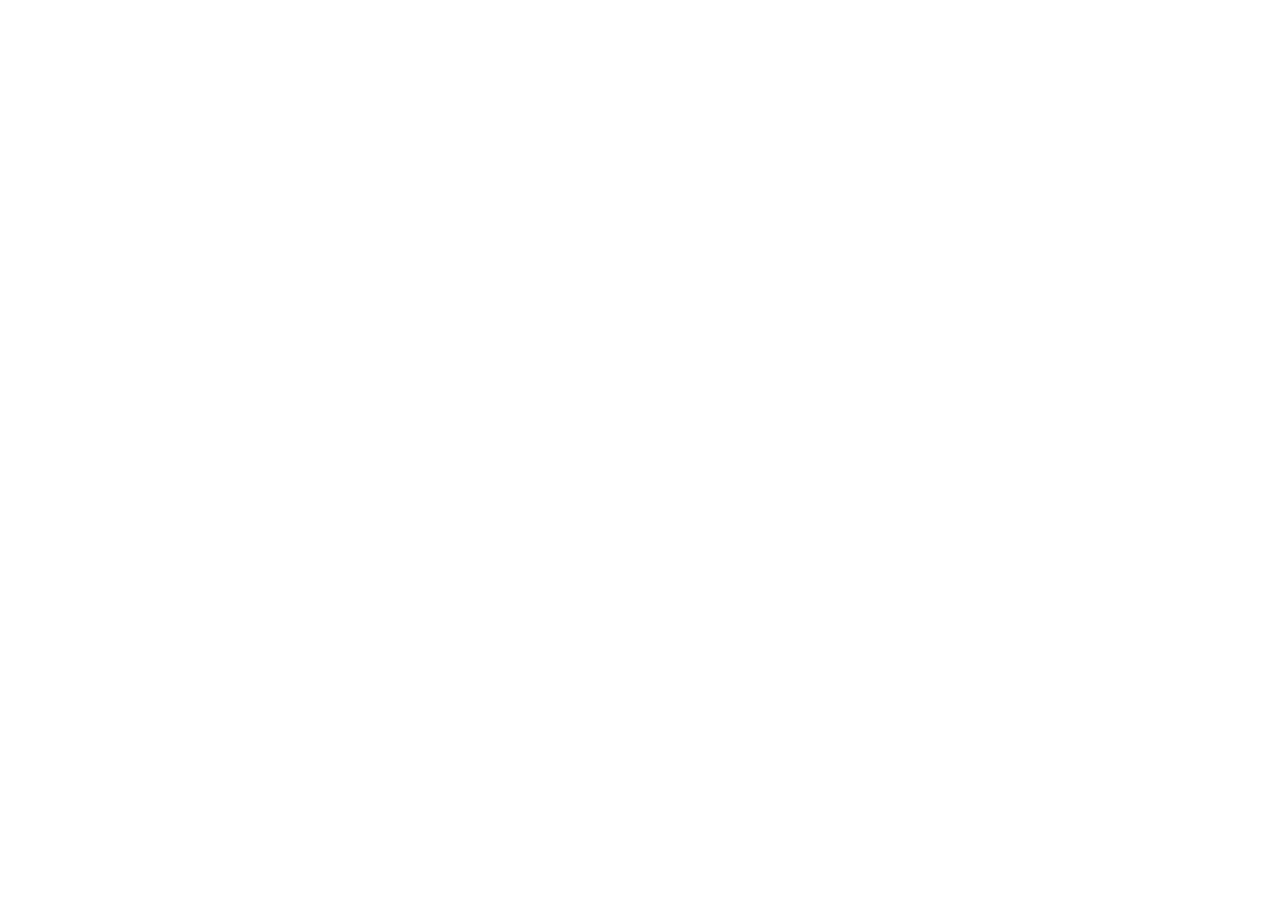
==== index.html @ ba26e9ea "Add initial HTML structure for hotel website Create .github/workflows/static.yml for automatic deplo" ====
<!DOCTYPE html>
<html lang="en">
<head>
    <meta charset="UTF-8">
    <meta name="viewport" content="width=device-width, initial-scale=1.0">
    <title>Hotel Anand Sagar - Pure Veg Restaurant</title>
    <link href="https://fonts.googleapis.com/css2?family=Playfair+Display:wght@400;700&family=Poppins:wght@300;400;500;600&display=swap" rel="stylesheet">
    <style>
        * {
            margin: 0;
            padding: 0;
            box-sizing: border-box;
        }

        :root {
            --primary: #2d5016;
            --primary-light: #4a7c23;
            --accent: #ff6b35;
            --gold: #d4af37;
            --cream: #faf8f3;
            --dark: #1a1a1a;
            --text: #333;
            --white: #ffffff;
        }

        body {
            font-family: 'Poppins', sans-serif;
            color: var(--text);
            line-height: 1.6;
            overflow-x: hidden;
        }

        h1, h2, h3, h4 {
            font-family: 'Playfair Display', serif;
        }

        /* Navigation */
        nav {
            position: fixed;
            top: 0;
            width: 100%;
            background: rgba(255, 255, 255, 0.95);
            backdrop-filter: blur(10px);
            z-index: 1000;
            box-shadow: 0 2px 20px rgba(0,0,0,0.1);
            transition: all 0.3s ease;
        }

        .nav-container {
            max-width: 1200px;
            margin: 0 auto;
            padding: 1rem 2rem;
            display: flex;
            justify-content: space-between;
            align-items: center;
        }

        .logo {
            font-family: 'Playfair Display', serif;
            font-size: 1.8rem;
            font-weight: 700;
            color: var(--primary);
            text-decoration: none;
            display: flex;
            align-items: center;
            gap: 0.5rem;
        }

        .logo::before {
            content: "🌿";
            font-size: 1.5rem;
        }

        .nav-links {
            display: flex;
            list-style: none;
            gap: 2.5rem;
        }

        .nav-links a {
            text-decoration: none;
            color: var(--dark);
            font-weight: 500;
            position: relative;
            transition: color 0.3s ease;
        }

        .nav-links a::after {
            content: '';
            position: absolute;
            bottom: -5px;
            left: 0;
            width: 0;
            height: 2px;
            background: var(--accent);
            transition: width 0.3s ease;
        }

        .nav-links a:hover {
            color: var(--primary);
        }

        .nav-links a:hover::after {
            width: 100%;
        }

        .mobile-menu {
            display: none;
            flex-direction: column;
            gap: 4px;
            cursor: pointer;
        }

        .mobile-menu span {
            width: 25px;
            height: 3px;
            background: var(--dark);
            transition: all 0.3s ease;
        }

        /* Hero Section */
        .hero {
            margin-top: 70px;
            height: 100vh;
            background: linear-gradient(135deg, rgba(45, 80, 22, 0.85), rgba(0, 0, 0, 0.7)), 
                        url('https://kimi-web-img.moonshot.cn/img/media.istockphoto.com/ab2961b18d8c89b8b6116e25e4b27220dcf2c34e.jpg');
            background-size: cover;
            background-position: center;
            display: flex;
            align-items: center;
            justify-content: center;
            text-align: center;
            color: var(--white);
            position: relative;
            overflow: hidden;
        }

        .hero::before {
            content: '';
            position: absolute;
            top: 0;
            left: 0;
            right: 0;
            bottom: 0;
            background: url('data:image/svg+xml,<svg xmlns="http://www.w3.org/2000/svg" viewBox="0 0 100 100"><circle fill="none" stroke="rgba(255,255,255,0.1)" stroke-width="0.5" cx="50" cy="50" r="40"/></svg>');
            background-size: 200px;
            animation: float 20s linear infinite;
        }

        @keyframes float {
            0% { transform: translateY(0) rotate(0deg); }
            100% { transform: translateY(-50px) rotate(360deg); }
        }

        .hero-content {
            position: relative;
            z-index: 2;
            max-width: 800px;
            padding: 0 2rem;
            animation: fadeInUp 1s ease;
        }

        @keyframes fadeInUp {
            from {
                opacity: 0;
                transform: translateY(30px);
            }
            to {
                opacity: 1;
                transform: translateY(0);
            }
        }

        .badge {
            display: inline-block;
            background: var(--accent);
            color: var(--white);
            padding: 0.5rem 1.5rem;
            border-radius: 50px;
            font-size: 0.9rem;
            font-weight: 600;
            margin-bottom: 1.5rem;
            text-transform: uppercase;
            letter-spacing: 2px;
            animation: pulse 2s infinite;
        }

        @keyframes pulse {
            0%, 100% { transform: scale(1); }
            50% { transform: scale(1.05); }
        }

        .hero h1 {
            font-size: 4rem;
            margin-bottom: 1rem;
            text-shadow: 2px 2px 4px rgba(0,0,0,0.3);
            line-height: 1.2;
        }

        .hero p {
            font-size: 1.3rem;
            margin-bottom: 2rem;
            opacity: 0.9;
        }

        .rating {
            display: flex;
            align-items: center;
            justify-content: center;
            gap: 1rem;
            margin-bottom: 2rem;
        }

        .stars {
            color: var(--gold);
            font-size: 1.5rem;
        }

        .cta-buttons {
            display: flex;
            gap: 1rem;
            justify-content: center;
            flex-wrap: wrap;
        }

        .btn {
            padding: 1rem 2.5rem;
            border-radius: 50px;
            text-decoration: none;
            font-weight: 600;
            transition: all 0.3s ease;
            display: inline-flex;
            align-items: center;
            gap: 0.5rem;
        }

        .btn-primary {
            background: var(--accent);
            color: var(--white);
            box-shadow: 0 4px 15px rgba(255, 107, 53, 0.4);
        }

        .btn-primary:hover {
            transform: translateY(-3px);
            box-shadow: 0 6px 20px rgba(255, 107, 53, 0.6);
        }

        .btn-secondary {
            background: transparent;
            color: var(--white);
            border: 2px solid var(--white);
        }

        .btn-secondary:hover {
            background: var(--white);
            color: var(--primary);
        }

        /* Info Bar */
        .info-bar {
            background: var(--cream);
            padding: 2rem 0;
            border-bottom: 1px solid rgba(0,0,0,0.1);
        }

        .info-container {
            max-width: 1200px;
            margin: 0 auto;
            padding: 0 2rem;
            display: grid;
            grid-template-columns: repeat(auto-fit, minmax(250px, 1fr));
            gap: 2rem;
        }

        .info-item {
            display: flex;
            align-items: center;
            gap: 1rem;
            padding: 1rem;
            background: var(--white);
            border-radius: 10px;
            box-shadow: 0 2px 10px rgba(0,0,0,0.05);
            transition: transform 0.3s ease;
        }

        .info-item:hover {
            transform: translateY(-5px);
        }

        .info-icon {
            width: 50px;
            height: 50px;
            background: var(--primary);
            color: var(--white);
            border-radius: 50%;
            display: flex;
            align-items: center;
            justify-content: center;
            font-size: 1.5rem;
            flex-shrink: 0;
        }

        .info-text h4 {
            color: var(--primary);
            margin-bottom: 0.2rem;
        }

        .info-text p {
            font-size: 0.9rem;
            color: #666;
        }

        /* Section Styles */
        section {
            padding: 5rem 0;
        }

        .container {
            max-width: 1200px;
            margin: 0 auto;
            padding: 0 2rem;
        }

        .section-header {
            text-align: center;
            margin-bottom: 3rem;
        }

        .section-header h2 {
            font-size: 2.5rem;
            color: var(--primary);
            margin-bottom: 1rem;
            position: relative;
            display: inline-block;
        }

        .section-header h2::after {
            content: '';
            position: absolute;
            bottom: -10px;
            left: 50%;
            transform: translateX(-50%);
            width: 60px;
            height: 3px;
            background: var(--accent);
        }

        .section-header p {
            color: #666;
            max-width: 600px;
            margin: 1.5rem auto 0;
        }

        /* About Section */
        .about {
            background: var(--white);
        }

        .about-content {
            display: grid;
            grid-template-columns: 1fr 1fr;
            gap: 4rem;
            align-items: center;
        }

        .about-text h3 {
            font-size: 2rem;
            color: var(--primary);
            margin-bottom: 1rem;
        }

        .about-text p {
            margin-bottom: 1.5rem;
            color: #555;
        }

        .features {
            display: grid;
            grid-template-columns: 1fr 1fr;
            gap: 1rem;
            margin-top: 2rem;
        }

        .feature {
            display: flex;
            align-items: center;
            gap: 0.5rem;
            font-weight: 500;
        }

        .feature::before {
            content: "✓";
            color: var(--primary);
            font-weight: bold;
        }

        .about-image {
            position: relative;
            border-radius: 20px;
            overflow: hidden;
            box-shadow: 0 20px 40px rgba(0,0,0,0.1);
        }

        .about-image img {
            width: 100%;
            height: 400px;
            object-fit: cover;
            display: block;
        }

        .experience-badge {
            position: absolute;
            bottom: -20px;
            left: -20px;
            background: var(--accent);
            color: var(--white);
            padding: 1.5rem;
            border-radius: 15px;
            text-align: center;
            box-shadow: 0 10px 30px rgba(255, 107, 53, 0.3);
        }

        .experience-badge .number {
            font-size: 2.5rem;
            font-weight: 700;
            display: block;
        }

        /* Menu Section */
        .menu {
            background: var(--cream);
        }

        .menu-categories {
            display: flex;
            justify-content: center;
            gap: 1rem;
            margin-bottom: 3rem;
            flex-wrap: wrap;
        }

        .category-btn {
            padding: 0.8rem 1.5rem;
            border: 2px solid var(--primary);
            background: transparent;
            color: var(--primary);
            border-radius: 50px;
            cursor: pointer;
            font-weight: 500;
            transition: all 0.3s ease;
            font-family: 'Poppins', sans-serif;
        }

        .category-btn:hover,
        .category-btn.active {
            background: var(--primary);
            color: var(--white);
        }

        .menu-grid {
            display: grid;
            grid-template-columns: repeat(auto-fit, minmax(300px, 1fr));
            gap: 2rem;
        }

        .menu-card {
            background: var(--white);
            border-radius: 15px;
            overflow: hidden;
            box-shadow: 0 5px 20px rgba(0,0,0,0.08);
            transition: all 0.3s ease;
            position: relative;
        }

        .menu-card:hover {
            transform: translateY(-10px);
            box-shadow: 0 15px 40px rgba(0,0,0,0.15);
        }

        .menu-card-image {
            width: 100%;
            height: 200px;
            object-fit: cover;
        }

        .menu-card-header {
            background: var(--primary);
            color: var(--white);
            padding: 1.5rem;
            position: relative;
        }

        .menu-card-header h3 {
            font-size: 1.5rem;
            margin-bottom: 0.5rem;
        }

        .menu-card-header::after {
            content: '';
            position: absolute;
            bottom: -10px;
            left: 0;
            right: 0;
            height: 20px;
            background: var(--white);
            border-radius: 50% 50% 0 0;
        }

        .menu-items {
            padding: 2rem 1.5rem 1.5rem;
        }

        .menu-item {
            display: flex;
            justify-content: space-between;
            align-items: center;
            padding: 1rem 0;
            border-bottom: 1px dashed #ddd;
        }

        .menu-item:last-child {
            border-bottom: none;
        }

        .item-name {
            font-weight: 500;
            color: var(--dark);
        }

        .item-price {
            color: var(--accent);
            font-weight: 600;
            font-size: 1.1rem;
        }

        .special-tag {
            display: inline-block;
            background: var(--gold);
            color: var(--dark);
            font-size: 0.7rem;
            padding: 0.2rem 0.5rem;
            border-radius: 3px;
            margin-left: 0.5rem;
            font-weight: 600;
        }

        /* Gallery Section */
        .gallery {
            background: var(--white);
        }

        .gallery-grid {
            display: grid;
            grid-template-columns: repeat(auto-fit, minmax(250px, 1fr));
            gap: 1rem;
        }

        .gallery-item {
            position: relative;
            overflow: hidden;
            border-radius: 10px;
            aspect-ratio: 1;
            cursor: pointer;
        }

        .gallery-item img {
            width: 100%;
            height: 100%;
            object-fit: cover;
            transition: transform 0.5s ease;
        }

        .gallery-item:hover img {
            transform: scale(1.1);
        }

        .gallery-overlay {
            position: absolute;
            top: 0;
            left: 0;
            right: 0;
            bottom: 0;
            background: rgba(45, 80, 22, 0.8);
            display: flex;
            align-items: center;
            justify-content: center;
            opacity: 0;
            transition: opacity 0.3s ease;
        }

        .gallery-item:hover .gallery-overlay {
            opacity: 1;
        }

        .gallery-overlay span {
            color: var(--white);
            font-size: 2rem;
        }

        /* Reviews Section */
        .reviews {
            background: linear-gradient(135deg, var(--primary) 0%, var(--primary-light) 100%);
            color: var(--white);
        }

        .reviews .section-header h2 {
            color: var(--white);
        }

        .reviews .section-header h2::after {
            background: var(--gold);
        }

        .reviews-grid {
            display: grid;
            grid-template-columns: repeat(auto-fit, minmax(300px, 1fr));
            gap: 2rem;
        }

        .review-card {
            background: rgba(255, 255, 255, 0.1);
            backdrop-filter: blur(10px);
            padding: 2rem;
            border-radius: 15px;
            border: 1px solid rgba(255, 255, 255, 0.2);
        }

        .review-header {
            display: flex;
            justify-content: space-between;
            align-items: center;
            margin-bottom: 1rem;
        }

        .reviewer-name {
            font-weight: 600;
            font-size: 1.1rem;
        }

        .review-date {
            opacity: 0.7;
            font-size: 0.9rem;
        }

        .review-stars {
            color: var(--gold);
            margin-bottom: 1rem;
        }

        .review-text {
            font-style: italic;
            opacity: 0.9;
            line-height: 1.8;
        }

        /* Contact Section */
        .contact {
            background: var(--cream);
        }

        .contact-content {
            display: grid;
            grid-template-columns: 1fr 1fr;
            gap: 4rem;
        }

        .contact-info h3 {
            font-size: 1.8rem;
            color: var(--primary);
            margin-bottom: 1.5rem;
        }

        .contact-details {
            margin-bottom: 2rem;
        }

        .contact-item {
            display: flex;
            align-items: flex-start;
            gap: 1rem;
            margin-bottom: 1.5rem;
        }

        .contact-icon {
            width: 50px;
            height: 50px;
            background: var(--primary);
            color: var(--white);
            border-radius: 50%;
            display: flex;
            align-items: center;
            justify-content: center;
            font-size: 1.2rem;
            flex-shrink: 0;
        }

        .contact-text h4 {
            margin-bottom: 0.3rem;
            color: var(--dark);
        }

        .contact-text p {
            color: #666;
            font-size: 0.95rem;
        }

        .hours-table {
            width: 100%;
            border-collapse: collapse;
            margin-top: 1rem;
        }

        .hours-table td {
            padding: 0.8rem;
            border-bottom: 1px solid #ddd;
        }

        .hours-table td:first-child {
            font-weight: 500;
            color: var(--primary);
        }

        .map-container {
            background: var(--white);
            border-radius: 15px;
            overflow: hidden;
            box-shadow: 0 10px 30px rgba(0,0,0,0.1);
            height: 100%;
            min-height: 400px;
            display: flex;
            flex-direction: column;
        }

        .map-image {
            width: 100%;
            height: 300px;
            object-fit: cover;
        }

        .map-placeholder {
            flex: 1;
            background: linear-gradient(135deg, #e0e0e0 0%, #f0f0f0 100%);
            display: flex;
            align-items: center;
            justify-content: center;
            flex-direction: column;
            gap: 1rem;
            color: #666;
            padding: 2rem;
        }

        .map-placeholder .icon {
            font-size: 3rem;
            color: var(--primary);
        }

        .map-info {
            padding: 1.5rem;
            background: var(--white);
        }

        .map-info h4 {
            color: var(--primary);
            margin-bottom: 0.5rem;
        }

        /* Footer */
        footer {
            background: var(--dark);
            color: var(--white);
            padding: 3rem 0 1rem;
        }

        .footer-content {
            display: grid;
            grid-template-columns: repeat(auto-fit, minmax(250px, 1fr));
            gap: 3rem;
            margin-bottom: 2rem;
        }

        .footer-section h4 {
            color: var(--gold);
            margin-bottom: 1rem;
            font-size: 1.2rem;
        }

        .footer-section p,
        .footer-section a {
            color: #aaa;
            text-decoration: none;
            line-height: 1.8;
            transition: color 0.3s ease;
        }

        .footer-section a:hover {
            color: var(--accent);
        }

        .social-links {
            display: flex;
            gap: 1rem;
            margin-top: 1rem;
        }

        .social-links a {
            width: 40px;
            height: 40px;
            background: rgba(255,255,255,0.1);
            border-radius: 50%;
            display: flex;
            align-items: cen
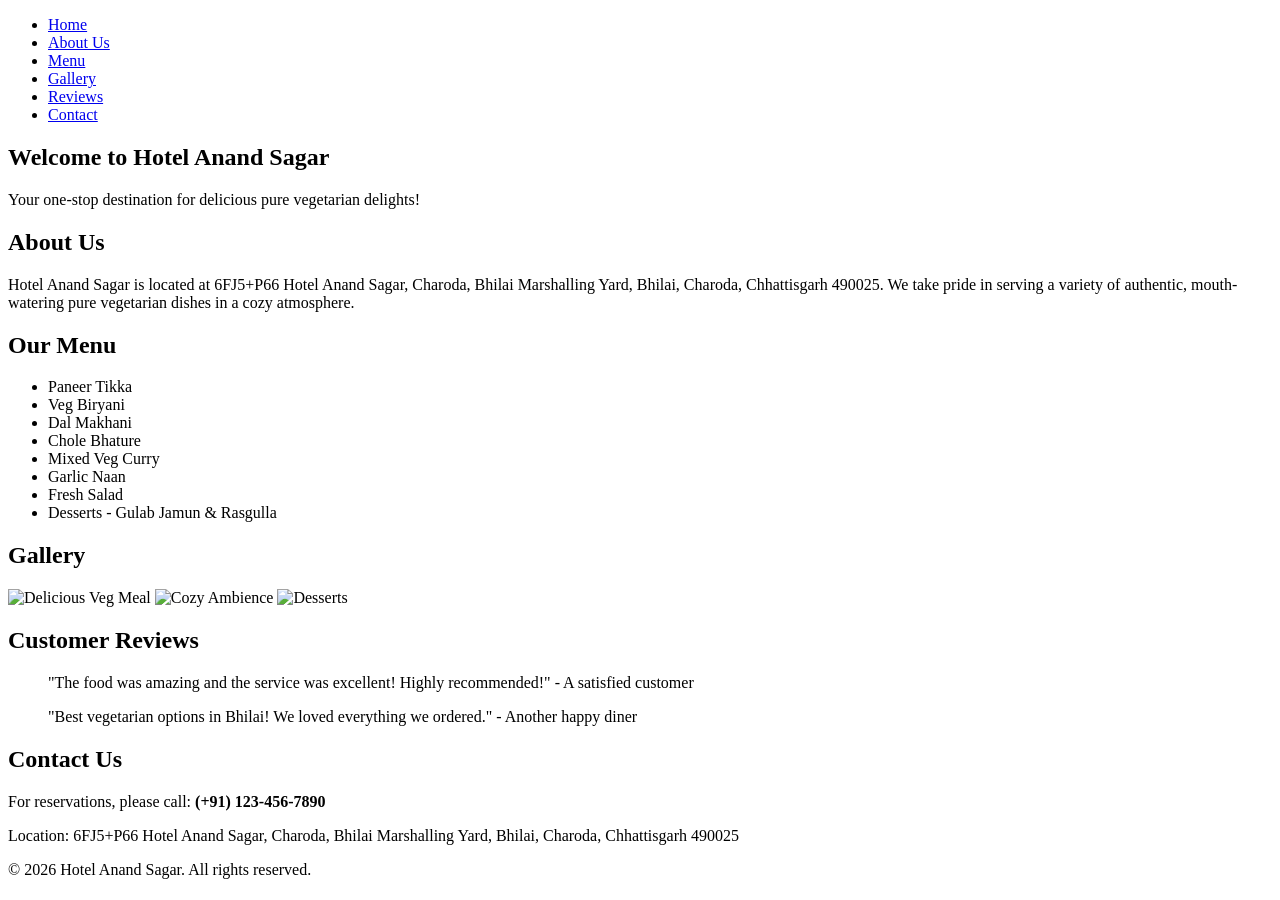
==== commit 10b8945c: "Updated index.html with complete website structure for Hotel Anand Sagar." ====
--- a/index.html
+++ b/index.html
@@ -3,809 +3,69 @@
 <head>
     <meta charset="UTF-8">
     <meta name="viewport" content="width=device-width, initial-scale=1.0">
-    <title>Hotel Anand Sagar - Pure Veg Restaurant</title>
-    <link href="https://fonts.googleapis.com/css2?family=Playfair+Display:wght@400;700&family=Poppins:wght@300;400;500;600&display=swap" rel="stylesheet">
-    <style>
-        * {
-            margin: 0;
-            padding: 0;
-            box-sizing: border-box;
-        }
-
-        :root {
-            --primary: #2d5016;
-            --primary-light: #4a7c23;
-            --accent: #ff6b35;
-            --gold: #d4af37;
-            --cream: #faf8f3;
-            --dark: #1a1a1a;
-            --text: #333;
-            --white: #ffffff;
-        }
-
-        body {
-            font-family: 'Poppins', sans-serif;
-            color: var(--text);
-            line-height: 1.6;
-            overflow-x: hidden;
-        }
-
-        h1, h2, h3, h4 {
-            font-family: 'Playfair Display', serif;
-        }
-
-        /* Navigation */
-        nav {
-            position: fixed;
-            top: 0;
-            width: 100%;
-            background: rgba(255, 255, 255, 0.95);
-            backdrop-filter: blur(10px);
-            z-index: 1000;
-            box-shadow: 0 2px 20px rgba(0,0,0,0.1);
-            transition: all 0.3s ease;
-        }
-
-        .nav-container {
-            max-width: 1200px;
-            margin: 0 auto;
-            padding: 1rem 2rem;
-            display: flex;
-            justify-content: space-between;
-            align-items: center;
-        }
-
-        .logo {
-            font-family: 'Playfair Display', serif;
-            font-size: 1.8rem;
-            font-weight: 700;
-            color: var(--primary);
-            text-decoration: none;
-            display: flex;
-            align-items: center;
-            gap: 0.5rem;
-        }
-
-        .logo::before {
-            content: "🌿";
-            font-size: 1.5rem;
-        }
-
-        .nav-links {
-            display: flex;
-            list-style: none;
-            gap: 2.5rem;
-        }
-
-        .nav-links a {
-            text-decoration: none;
-            color: var(--dark);
-            font-weight: 500;
-            position: relative;
-            transition: color 0.3s ease;
-        }
-
-        .nav-links a::after {
-            content: '';
-            position: absolute;
-            bottom: -5px;
-            left: 0;
-            width: 0;
-            height: 2px;
-            background: var(--accent);
-            transition: width 0.3s ease;
-        }
-
-        .nav-links a:hover {
-            color: var(--primary);
-        }
-
-        .nav-links a:hover::after {
-            width: 100%;
-        }
-
-        .mobile-menu {
-            display: none;
-            flex-direction: column;
-            gap: 4px;
-            cursor: pointer;
-        }
-
-        .mobile-menu span {
-            width: 25px;
-            height: 3px;
-            background: var(--dark);
-            transition: all 0.3s ease;
-        }
-
-        /* Hero Section */
-        .hero {
-            margin-top: 70px;
-            height: 100vh;
-            background: linear-gradient(135deg, rgba(45, 80, 22, 0.85), rgba(0, 0, 0, 0.7)), 
-                        url('https://kimi-web-img.moonshot.cn/img/media.istockphoto.com/ab2961b18d8c89b8b6116e25e4b27220dcf2c34e.jpg');
-            background-size: cover;
-            background-position: center;
-            display: flex;
-            align-items: center;
-            justify-content: center;
-            text-align: center;
-            color: var(--white);
-            position: relative;
-            overflow: hidden;
-        }
-
-        .hero::before {
-            content: '';
-            position: absolute;
-            top: 0;
-            left: 0;
-            right: 0;
-            bottom: 0;
-            background: url('data:image/svg+xml,<svg xmlns="http://www.w3.org/2000/svg" viewBox="0 0 100 100"><circle fill="none" stroke="rgba(255,255,255,0.1)" stroke-width="0.5" cx="50" cy="50" r="40"/></svg>');
-            background-size: 200px;
-            animation: float 20s linear infinite;
-        }
-
-        @keyframes float {
-            0% { transform: translateY(0) rotate(0deg); }
-            100% { transform: translateY(-50px) rotate(360deg); }
-        }
-
-        .hero-content {
-            position: relative;
-            z-index: 2;
-            max-width: 800px;
-            padding: 0 2rem;
-            animation: fadeInUp 1s ease;
-        }
-
-        @keyframes fadeInUp {
-            from {
-                opacity: 0;
-                transform: translateY(30px);
-            }
-            to {
-                opacity: 1;
-                transform: translateY(0);
-            }
-        }
-
-        .badge {
-            display: inline-block;
-            background: var(--accent);
-            color: var(--white);
-            padding: 0.5rem 1.5rem;
-            border-radius: 50px;
-            font-size: 0.9rem;
-            font-weight: 600;
-            margin-bottom: 1.5rem;
-            text-transform: uppercase;
-            letter-spacing: 2px;
-            animation: pulse 2s infinite;
-        }
-
-        @keyframes pulse {
-            0%, 100% { transform: scale(1); }
-            50% { transform: scale(1.05); }
-        }
-
-        .hero h1 {
-            font-size: 4rem;
-            margin-bottom: 1rem;
-            text-shadow: 2px 2px 4px rgba(0,0,0,0.3);
-            line-height: 1.2;
-        }
-
-        .hero p {
-            font-size: 1.3rem;
-            margin-bottom: 2rem;
-            opacity: 0.9;
-        }
-
-        .rating {
-            display: flex;
-            align-items: center;
-            justify-content: center;
-            gap: 1rem;
-            margin-bottom: 2rem;
-        }
-
-        .stars {
-            color: var(--gold);
-            font-size: 1.5rem;
-        }
-
-        .cta-buttons {
-            display: flex;
-            gap: 1rem;
-            justify-content: center;
-            flex-wrap: wrap;
-        }
-
-        .btn {
-            padding: 1rem 2.5rem;
-            border-radius: 50px;
-            text-decoration: none;
-            font-weight: 600;
-            transition: all 0.3s ease;
-            display: inline-flex;
-            align-items: center;
-            gap: 0.5rem;
-        }
-
-        .btn-primary {
-            background: var(--accent);
-            color: var(--white);
-            box-shadow: 0 4px 15px rgba(255, 107, 53, 0.4);
-        }
-
-        .btn-primary:hover {
-            transform: translateY(-3px);
-            box-shadow: 0 6px 20px rgba(255, 107, 53, 0.6);
-        }
-
-        .btn-secondary {
-            background: transparent;
-            color: var(--white);
-            border: 2px solid var(--white);
-        }
-
-        .btn-secondary:hover {
-            background: var(--white);
-            color: var(--primary);
-        }
-
-        /* Info Bar */
-        .info-bar {
-            background: var(--cream);
-            padding: 2rem 0;
-            border-bottom: 1px solid rgba(0,0,0,0.1);
-        }
-
-        .info-container {
-            max-width: 1200px;
-            margin: 0 auto;
-            padding: 0 2rem;
-            display: grid;
-            grid-template-columns: repeat(auto-fit, minmax(250px, 1fr));
-            gap: 2rem;
-        }
-
-        .info-item {
-            display: flex;
-            align-items: center;
-            gap: 1rem;
-            padding: 1rem;
-            background: var(--white);
-            border-radius: 10px;
-            box-shadow: 0 2px 10px rgba(0,0,0,0.05);
-            transition: transform 0.3s ease;
-        }
-
-        .info-item:hover {
-            transform: translateY(-5px);
-        }
-
-        .info-icon {
-            width: 50px;
-            height: 50px;
-            background: var(--primary);
-            color: var(--white);
-            border-radius: 50%;
-            display: flex;
-            align-items: center;
-            justify-content: center;
-            font-size: 1.5rem;
-            flex-shrink: 0;
-        }
-
-        .info-text h4 {
-            color: var(--primary);
-            margin-bottom: 0.2rem;
-        }
-
-        .info-text p {
-            font-size: 0.9rem;
-            color: #666;
-        }
-
-        /* Section Styles */
-        section {
-            padding: 5rem 0;
-        }
-
-        .container {
-            max-width: 1200px;
-            margin: 0 auto;
-            padding: 0 2rem;
-        }
-
-        .section-header {
-            text-align: center;
-            margin-bottom: 3rem;
-        }
-
-        .section-header h2 {
-            font-size: 2.5rem;
-            color: var(--primary);
-            margin-bottom: 1rem;
-            position: relative;
-            display: inline-block;
-        }
-
-        .section-header h2::after {
-            content: '';
-            position: absolute;
-            bottom: -10px;
-            left: 50%;
-            transform: translateX(-50%);
-            width: 60px;
-            height: 3px;
-            background: var(--accent);
-        }
-
-        .section-header p {
-            color: #666;
-            max-width: 600px;
-            margin: 1.5rem auto 0;
-        }
-
-        /* About Section */
-        .about {
-            background: var(--white);
-        }
-
-        .about-content {
-            display: grid;
-            grid-template-columns: 1fr 1fr;
-            gap: 4rem;
-            align-items: center;
-        }
-
-        .about-text h3 {
-            font-size: 2rem;
-            color: var(--primary);
-            margin-bottom: 1rem;
-        }
-
-        .about-text p {
-            margin-bottom: 1.5rem;
-            color: #555;
-        }
-
-        .features {
-            display: grid;
-            grid-template-columns: 1fr 1fr;
-            gap: 1rem;
-            margin-top: 2rem;
-        }
-
-        .feature {
-            display: flex;
-            align-items: center;
-            gap: 0.5rem;
-            font-weight: 500;
-        }
-
-        .feature::before {
-            content: "✓";
-            color: var(--primary);
-            font-weight: bold;
-        }
-
-        .about-image {
-            position: relative;
-            border-radius: 20px;
-            overflow: hidden;
-            box-shadow: 0 20px 40px rgba(0,0,0,0.1);
-        }
-
-        .about-image img {
-            width: 100%;
-            height: 400px;
-            object-fit: cover;
-            display: block;
-        }
-
-        .experience-badge {
-            position: absolute;
-            bottom: -20px;
-            left: -20px;
-            background: var(--accent);
-            color: var(--white);
-            padding: 1.5rem;
-            border-radius: 15px;
-            text-align: center;
-            box-shadow: 0 10px 30px rgba(255, 107, 53, 0.3);
-        }
-
-        .experience-badge .number {
-            font-size: 2.5rem;
-            font-weight: 700;
-            display: block;
-        }
-
-        /* Menu Section */
-        .menu {
-            background: var(--cream);
-        }
-
-        .menu-categories {
-            display: flex;
-            justify-content: center;
-            gap: 1rem;
-            margin-bottom: 3rem;
-            flex-wrap: wrap;
-        }
-
-        .category-btn {
-            padding: 0.8rem 1.5rem;
-            border: 2px solid var(--primary);
-            background: transparent;
-            color: var(--primary);
-            border-radius: 50px;
-            cursor: pointer;
-            font-weight: 500;
-            transition: all 0.3s ease;
-            font-family: 'Poppins', sans-serif;
-        }
-
-        .category-btn:hover,
-        .category-btn.active {
-            background: var(--primary);
-            color: var(--white);
-        }
-
-        .menu-grid {
-            display: grid;
-            grid-template-columns: repeat(auto-fit, minmax(300px, 1fr));
-            gap: 2rem;
-        }
-
-        .menu-card {
-            background: var(--white);
-            border-radius: 15px;
-            overflow: hidden;
-            box-shadow: 0 5px 20px rgba(0,0,0,0.08);
-            transition: all 0.3s ease;
-            position: relative;
-        }
-
-        .menu-card:hover {
-            transform: translateY(-10px);
-            box-shadow: 0 15px 40px rgba(0,0,0,0.15);
-        }
-
-        .menu-card-image {
-            width: 100%;
-            height: 200px;
-            object-fit: cover;
-        }
-
-        .menu-card-header {
-            background: var(--primary);
-            color: var(--white);
-            padding: 1.5rem;
-            position: relative;
-        }
-
-        .menu-card-header h3 {
-            font-size: 1.5rem;
-            margin-bottom: 0.5rem;
-        }
-
-        .menu-card-header::after {
-            content: '';
-            position: absolute;
-            bottom: -10px;
-            left: 0;
-            right: 0;
-            height: 20px;
-            background: var(--white);
-            border-radius: 50% 50% 0 0;
-        }
-
-        .menu-items {
-            padding: 2rem 1.5rem 1.5rem;
-        }
-
-        .menu-item {
-            display: flex;
-            justify-content: space-between;
-            align-items: center;
-            padding: 1rem 0;
-            border-bottom: 1px dashed #ddd;
-        }
-
-        .menu-item:last-child {
-            border-bottom: none;
-        }
-
-        .item-name {
-            font-weight: 500;
-            color: var(--dark);
-        }
-
-        .item-price {
-            color: var(--accent);
-            font-weight: 600;
-            font-size: 1.1rem;
-        }
-
-        .special-tag {
-            display: inline-block;
-            background: var(--gold);
-            color: var(--dark);
-            font-size: 0.7rem;
-            padding: 0.2rem 0.5rem;
-            border-radius: 3px;
-            margin-left: 0.5rem;
-            font-weight: 600;
-        }
-
-        /* Gallery Section */
-        .gallery {
-            background: var(--white);
-        }
-
-        .gallery-grid {
-            display: grid;
-            grid-template-columns: repeat(auto-fit, minmax(250px, 1fr));
-            gap: 1rem;
-        }
-
-        .gallery-item {
-            position: relative;
-            overflow: hidden;
-            border-radius: 10px;
-            aspect-ratio: 1;
-            cursor: pointer;
-        }
-
-        .gallery-item img {
-            width: 100%;
-            height: 100%;
-            object-fit: cover;
-            transition: transform 0.5s ease;
-        }
-
-        .gallery-item:hover img {
-            transform: scale(1.1);
-        }
-
-        .gallery-overlay {
-            position: absolute;
-            top: 0;
-            left: 0;
-            right: 0;
-            bottom: 0;
-            background: rgba(45, 80, 22, 0.8);
-            display: flex;
-            align-items: center;
-            justify-content: center;
-            opacity: 0;
-            transition: opacity 0.3s ease;
-        }
-
-        .gallery-item:hover .gallery-overlay {
-            opacity: 1;
-        }
-
-        .gallery-overlay span {
-            color: var(--white);
-            font-size: 2rem;
-        }
-
-        /* Reviews Section */
-        .reviews {
-            background: linear-gradient(135deg, var(--primary) 0%, var(--primary-light) 100%);
-            color: var(--white);
-        }
-
-        .reviews .section-header h2 {
-            color: var(--white);
-        }
-
-        .reviews .section-header h2::after {
-            background: var(--gold);
-        }
-
-        .reviews-grid {
-            display: grid;
-            grid-template-columns: repeat(auto-fit, minmax(300px, 1fr));
-            gap: 2rem;
-        }
-
-        .review-card {
-            background: rgba(255, 255, 255, 0.1);
-            backdrop-filter: blur(10px);
-            padding: 2rem;
-            border-radius: 15px;
-            border: 1px solid rgba(255, 255, 255, 0.2);
-        }
-
-        .review-header {
-            display: flex;
-            justify-content: space-between;
-            align-items: center;
-            margin-bottom: 1rem;
-        }
-
-        .reviewer-name {
-            font-weight: 600;
-            font-size: 1.1rem;
-        }
-
-        .review-date {
-            opacity: 0.7;
-            font-size: 0.9rem;
-        }
-
-        .review-stars {
-            color: var(--gold);
-            margin-bottom: 1rem;
-        }
-
-        .review-text {
-            font-style: italic;
-            opacity: 0.9;
-            line-height: 1.8;
-        }
-
-        /* Contact Section */
-        .contact {
-            background: var(--cream);
-        }
-
-        .contact-content {
-            display: grid;
-            grid-template-columns: 1fr 1fr;
-            gap: 4rem;
-        }
-
-        .contact-info h3 {
-            font-size: 1.8rem;
-            color: var(--primary);
-            margin-bottom: 1.5rem;
-        }
-
-        .contact-details {
-            margin-bottom: 2rem;
-        }
-
-        .contact-item {
-            display: flex;
-            align-items: flex-start;
-            gap: 1rem;
-            margin-bottom: 1.5rem;
-        }
-
-        .contact-icon {
-            width: 50px;
-            height: 50px;
-            background: var(--primary);
-            color: var(--white);
-            border-radius: 50%;
-            display: flex;
-            align-items: center;
-            justify-content: center;
-            font-size: 1.2rem;
-            flex-shrink: 0;
-        }
-
-        .contact-text h4 {
-            margin-bottom: 0.3rem;
-            color: var(--dark);
-        }
-
-        .contact-text p {
-            color: #666;
-            font-size: 0.95rem;
-        }
-
-        .hours-table {
-            width: 100%;
-            border-collapse: collapse;
-            margin-top: 1rem;
-        }
-
-        .hours-table td {
-            padding: 0.8rem;
-            border-bottom: 1px solid #ddd;
-        }
-
-        .hours-table td:first-child {
-            font-weight: 500;
-            color: var(--primary);
-        }
-
-        .map-container {
-            background: var(--white);
-            border-radius: 15px;
-            overflow: hidden;
-            box-shadow: 0 10px 30px rgba(0,0,0,0.1);
-            height: 100%;
-            min-height: 400px;
-            display: flex;
-            flex-direction: column;
-        }
-
-        .map-image {
-            width: 100%;
-            height: 300px;
-            object-fit: cover;
-        }
-
-        .map-placeholder {
-            flex: 1;
-            background: linear-gradient(135deg, #e0e0e0 0%, #f0f0f0 100%);
-            display: flex;
-            align-items: center;
-            justify-content: center;
-            flex-direction: column;
-            gap: 1rem;
-            color: #666;
-            padding: 2rem;
-        }
-
-        .map-placeholder .icon {
-            font-size: 3rem;
-            color: var(--primary);
-        }
-
-        .map-info {
-            padding: 1.5rem;
-            background: var(--white);
-        }
-
-        .map-info h4 {
-            color: var(--primary);
-            margin-bottom: 0.5rem;
-        }
-
-        /* Footer */
-        footer {
-            background: var(--dark);
-            color: var(--white);
-            padding: 3rem 0 1rem;
-        }
-
-        .footer-content {
-            display: grid;
-            grid-template-columns: repeat(auto-fit, minmax(250px, 1fr));
-            gap: 3rem;
-            margin-bottom: 2rem;
-        }
-
-        .footer-section h4 {
-            color: var(--gold);
-            margin-bottom: 1rem;
-            font-size: 1.2rem;
-        }
-
-        .footer-section p,
-        .footer-section a {
-            color: #aaa;
-            text-decoration: none;
-            line-height: 1.8;
-            transition: color 0.3s ease;
-        }
-
-        .footer-section a:hover {
-            color: var(--accent);
-        }
-
-        .social-links {
-            display: flex;
-            gap: 1rem;
-            margin-top: 1rem;
-        }
-
-        .social-links a {
-            width: 40px;
-            height: 40px;
-            background: rgba(255,255,255,0.1);
-            border-radius: 50%;
-            display: flex;
-            align-items: cen
+    <title>Hotel Anand Sagar</title>
+    <link rel="stylesheet" href="styles.css"> <!-- Assuming styles.css exists for CSS styling -->
+</head>
+<body>
+    <header>
+        <nav>
+            <ul>
+                <li><a href="#home">Home</a></li>
+                <li><a href="#about">About Us</a></li>
+                <li><a href="#menu">Menu</a></li>
+                <li><a href="#gallery">Gallery</a></li>
+                <li><a href="#reviews">Reviews</a></li>
+                <li><a href="#contact">Contact</a></li>
+            </ul>
+        </nav>
+    </header>
+    <section id="home">
+        <div class="hero">
+            <h1>Welcome to Hotel Anand Sagar</h1>
+            <p>Your one-stop destination for delicious pure vegetarian delights!</p>
+        </div>
+    </section>
+    <section id="about">
+        <h2>About Us</h2>
+        <p>Hotel Anand Sagar is located at 6FJ5+P66 Hotel Anand Sagar, Charoda, Bhilai Marshalling Yard, Bhilai, Charoda, Chhattisgarh 490025. We take pride in serving a variety of authentic, mouth-watering pure vegetarian dishes in a cozy atmosphere.</p>
+    </section>
+    <section id="menu">
+        <h2>Our Menu</h2>
+        <ul>
+            <li>Paneer Tikka</li>
+            <li>Veg Biryani</li>
+            <li>Dal Makhani</li>
+            <li>Chole Bhature</li>
+            <li>Mixed Veg Curry</li>
+            <li>Garlic Naan</li>
+            <li>Fresh Salad</li>
+            <li>Desserts - Gulab Jamun & Rasgulla</li>
+        </ul>
+    </section>
+    <section id="gallery">
+        <h2>Gallery</h2>
+        <div class="gallery-images">
+            <img src="image1.jpg" alt="Delicious Veg Meal">
+            <img src="image2.jpg" alt="Cozy Ambience">
+            <img src="image3.jpg" alt="Desserts">
+        </div>
+    </section>
+    <section id="reviews">
+        <h2>Customer Reviews</h2>
+        <blockquote>
+            <p>"The food was amazing and the service was excellent! Highly recommended!" - A satisfied customer</p>
+        </blockquote>
+        <blockquote>
+            <p>"Best vegetarian options in Bhilai! We loved everything we ordered." - Another happy diner</p>
+        </blockquote>
+    </section>
+    <section id="contact">
+        <h2>Contact Us</h2>
+        <p>For reservations, please call: <strong>(+91) 123-456-7890</strong></p>
+        <p>Location: 6FJ5+P66 Hotel Anand Sagar, Charoda, Bhilai Marshalling Yard, Bhilai, Charoda, Chhattisgarh 490025</p>
+    </section>
+    <footer>
+        <p>&copy; 2026 Hotel Anand Sagar. All rights reserved.</p>
+    </footer>
+</body>
+</html>
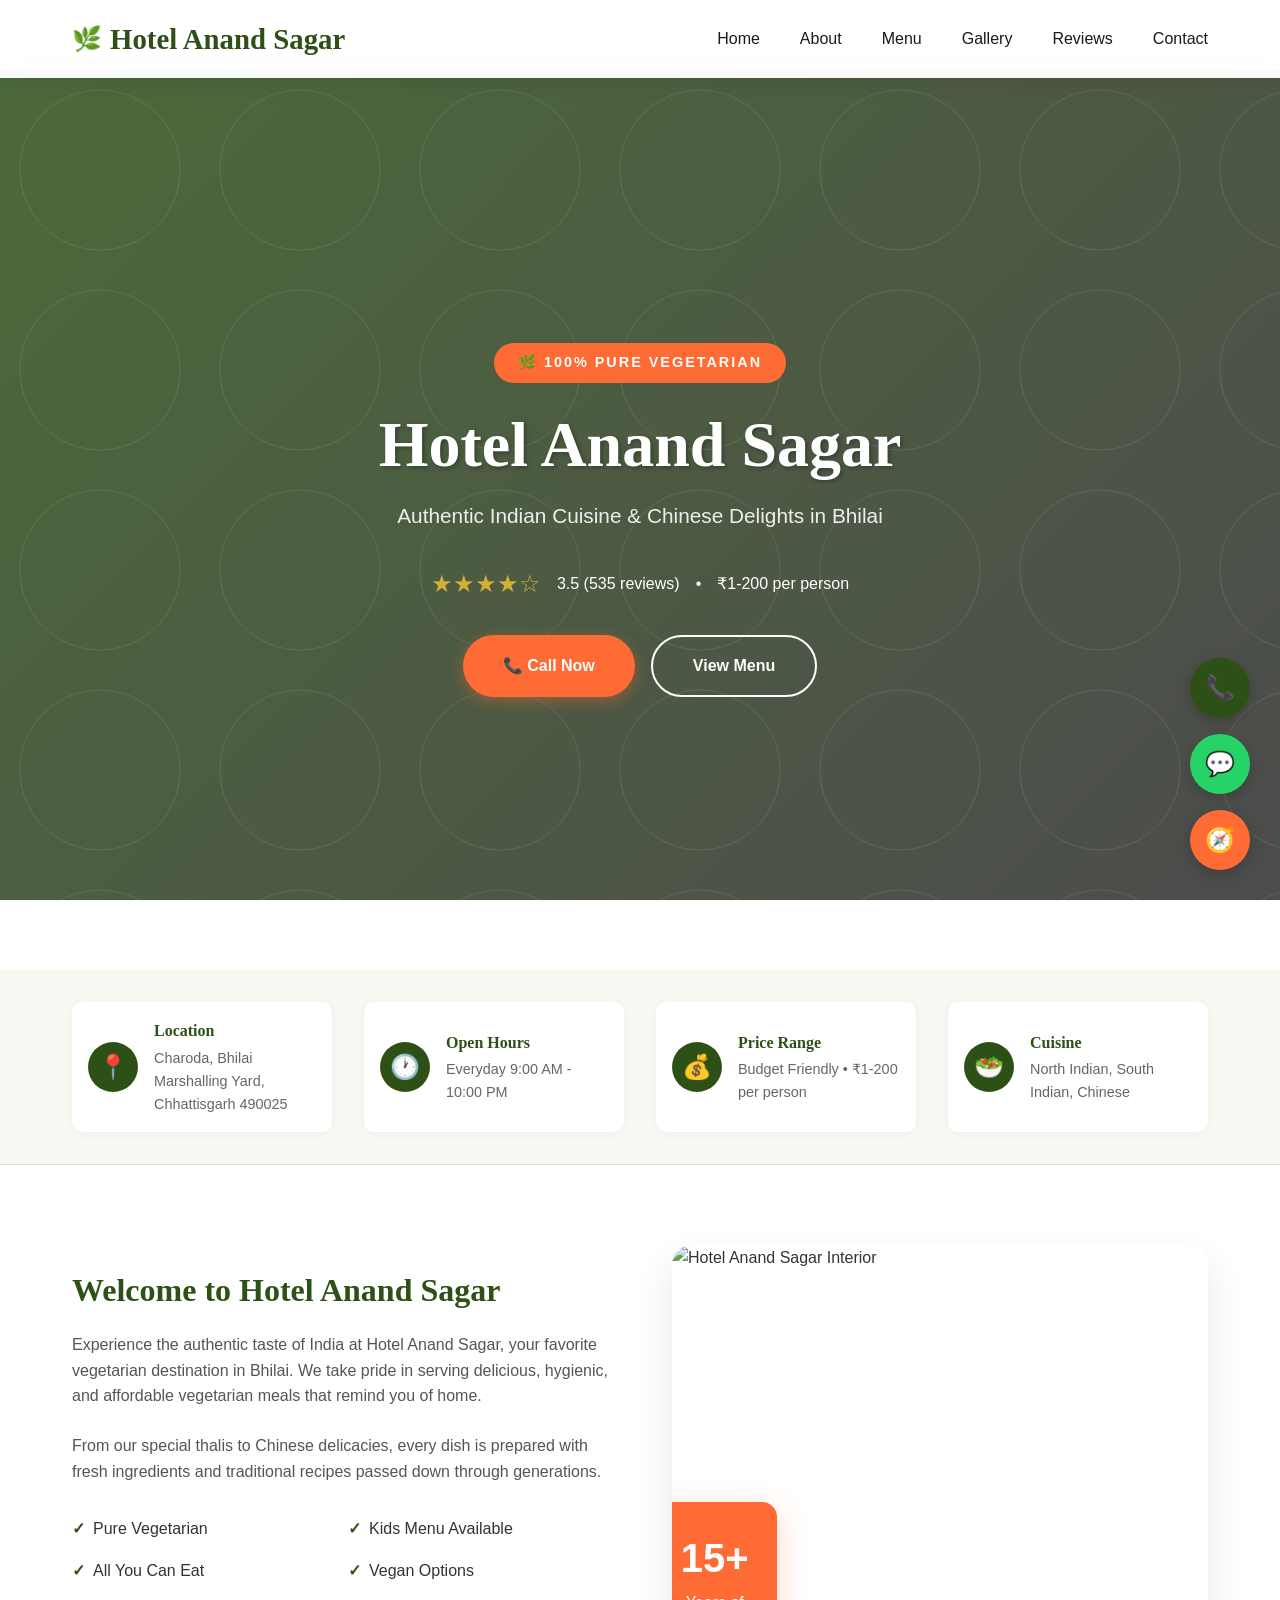
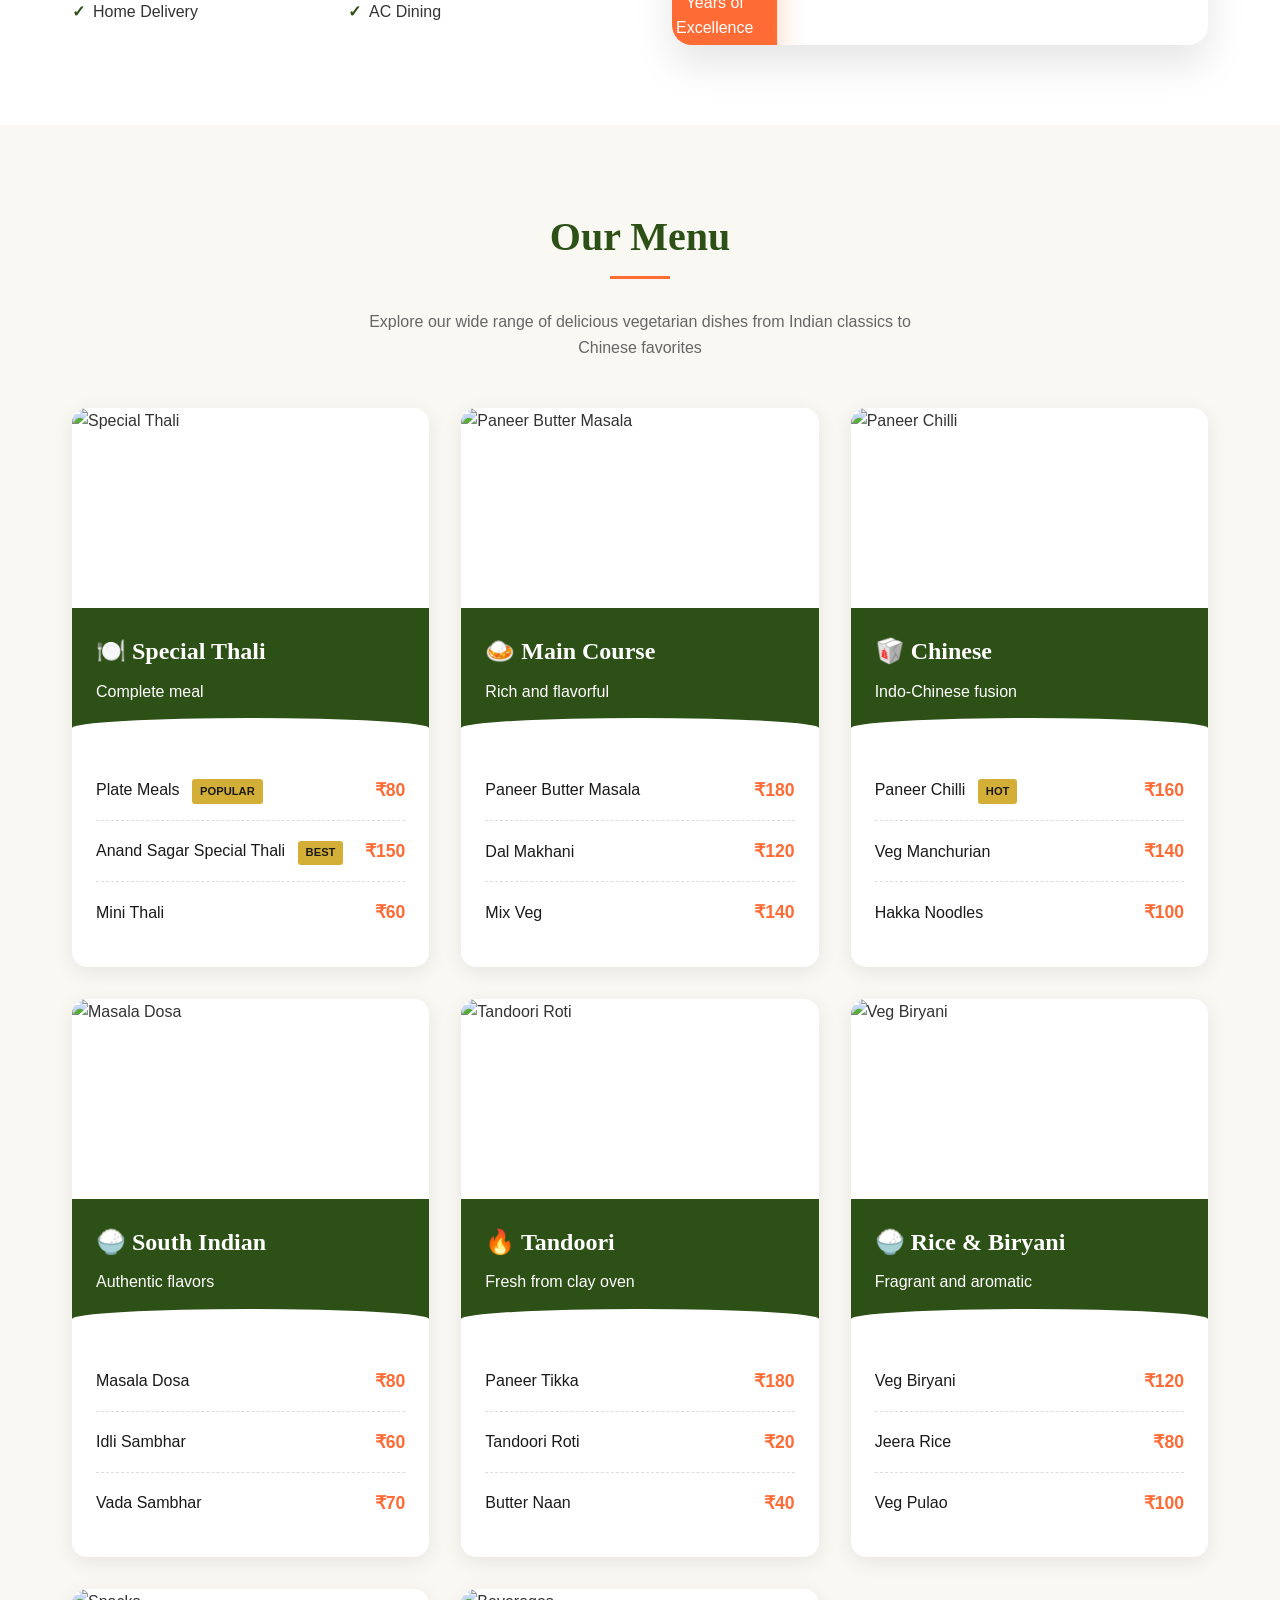
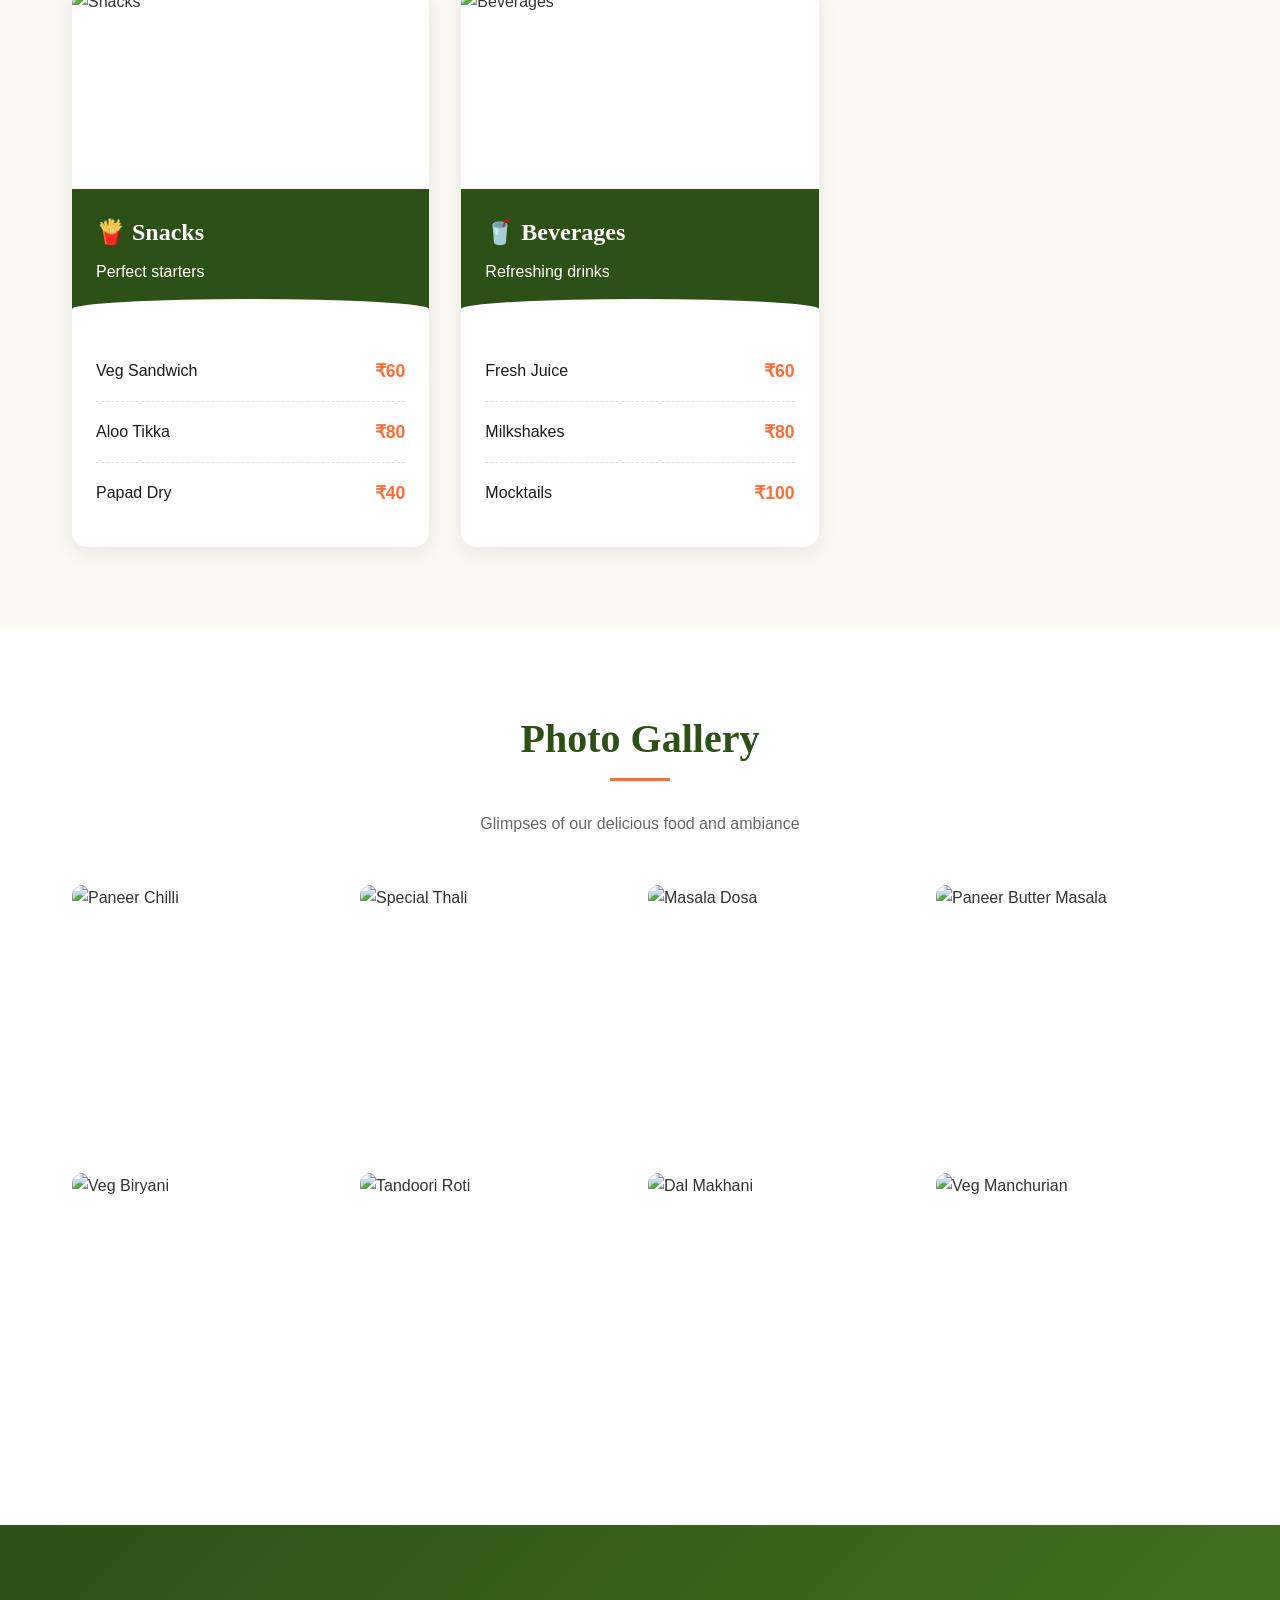
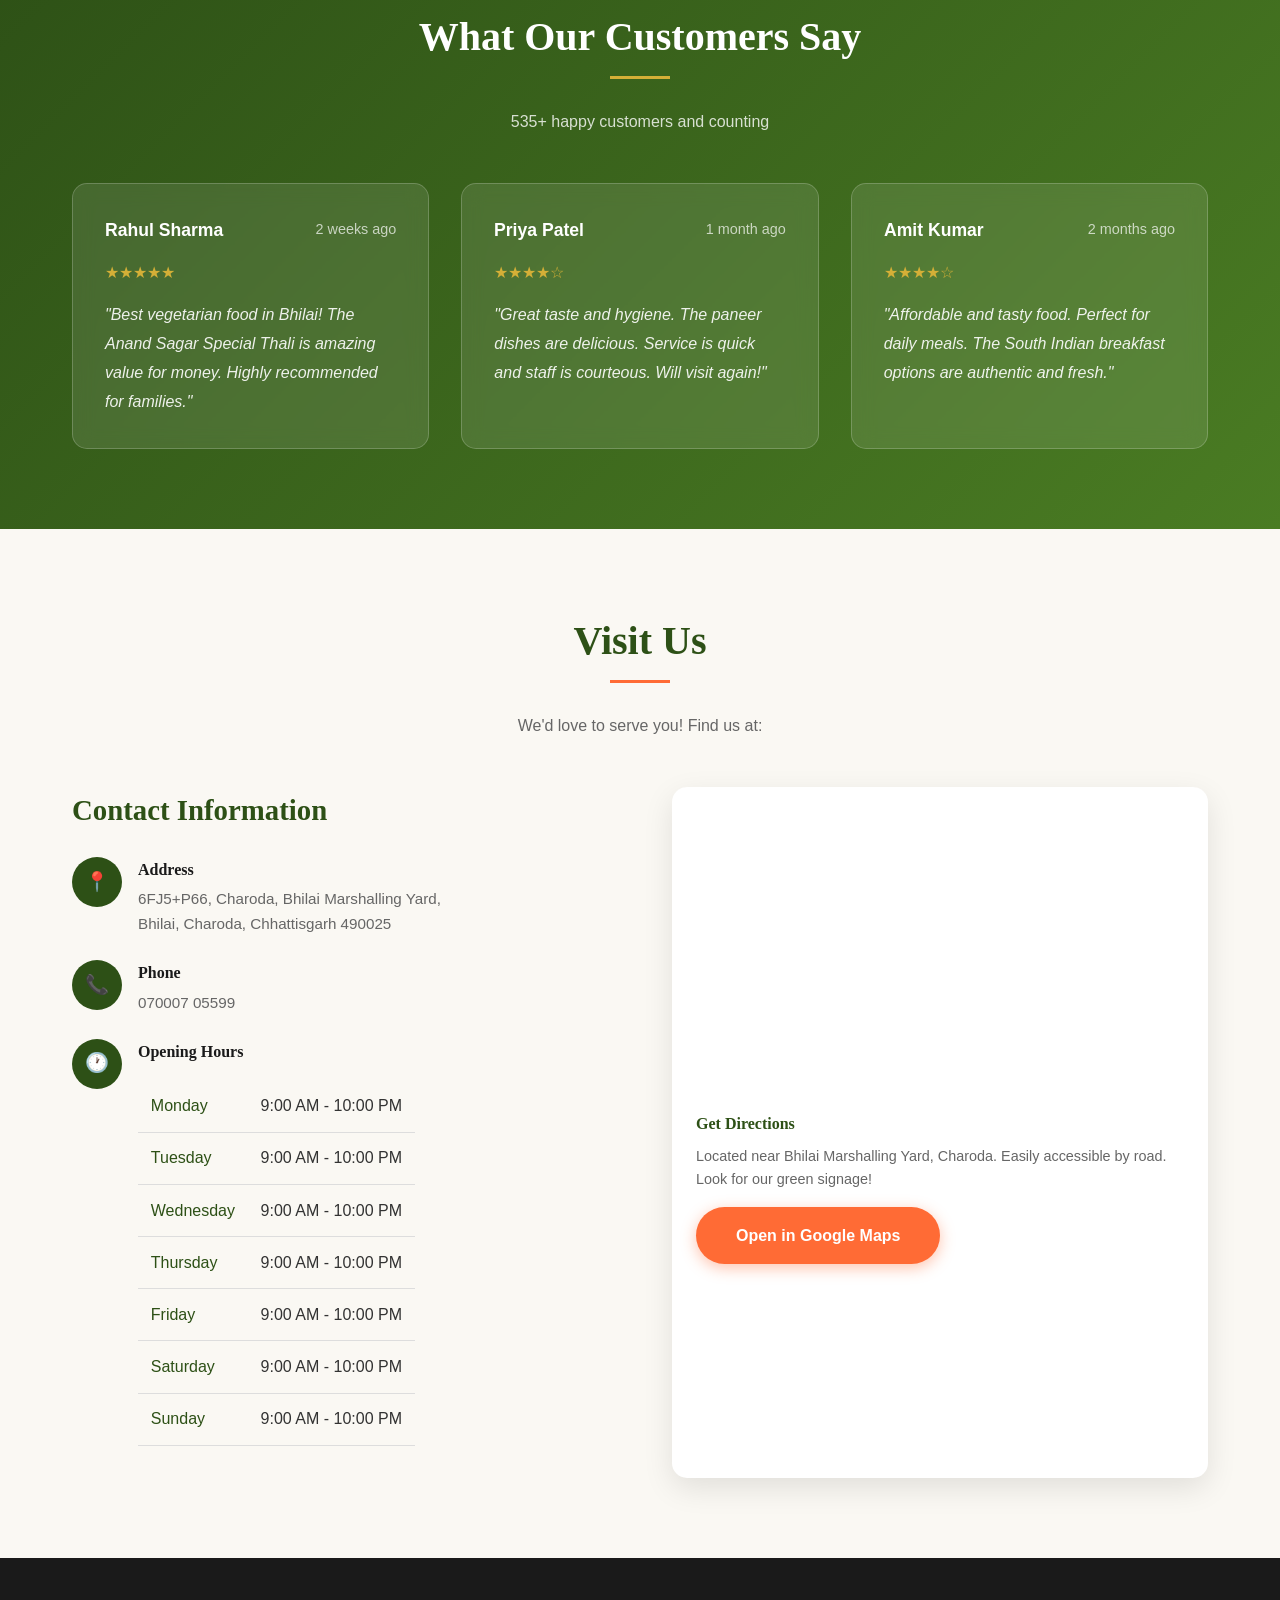
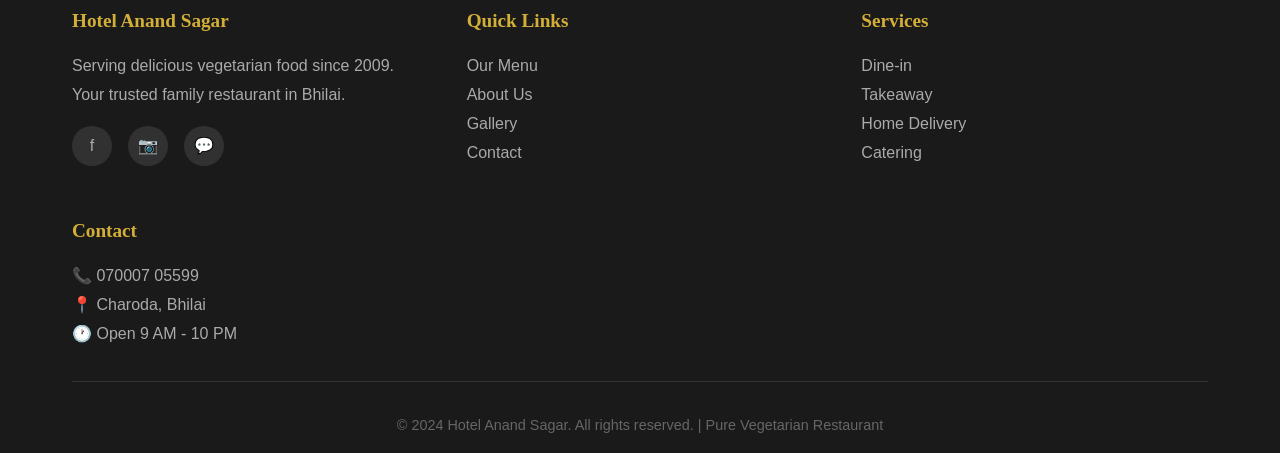
==== commit 25b06dc3: "Add files via upload" ====
--- a/index.html
+++ b/index.html
@@ -3,69 +3,500 @@
 <head>
     <meta charset="UTF-8">
     <meta name="viewport" content="width=device-width, initial-scale=1.0">
-    <title>Hotel Anand Sagar</title>
-    <link rel="stylesheet" href="styles.css"> <!-- Assuming styles.css exists for CSS styling -->
+    <title>Hotel Anand Sagar - Pure Veg Restaurant</title>
+    <link rel="stylesheet" href="styles.css">
+    <link href="https://fonts.googleapis.com/css2?family=Playfair+Display:wght@400;700&family=Poppins:wght@300;400;500;600&display=swap" rel="stylesheet">
 </head>
 <body>
-    <header>
-        <nav>
-            <ul>
+    <!-- Navigation -->
+    <nav>
+        <div class="nav-container">
+            <a href="#" class="logo">Hotel Anand Sagar</a>
+            <ul class="nav-links">
                 <li><a href="#home">Home</a></li>
-                <li><a href="#about">About Us</a></li>
+                <li><a href="#about">About</a></li>
                 <li><a href="#menu">Menu</a></li>
                 <li><a href="#gallery">Gallery</a></li>
                 <li><a href="#reviews">Reviews</a></li>
                 <li><a href="#contact">Contact</a></li>
             </ul>
-        </nav>
-    </header>
-    <section id="home">
-        <div class="hero">
-            <h1>Welcome to Hotel Anand Sagar</h1>
-            <p>Your one-stop destination for delicious pure vegetarian delights!</p>
+            <div class="mobile-menu">
+                <span></span>
+                <span></span>
+                <span></span>
+            </div>
+        </div>
+    </nav>
+
+    <!-- Hero Section -->
+    <section class="hero" id="home">
+        <div class="hero-content">
+            <span class="badge">🌿 100% Pure Vegetarian</span>
+            <h1>Hotel Anand Sagar</h1>
+            <p>Authentic Indian Cuisine & Chinese Delights in Bhilai</p>
+            <div class="rating">
+                <span class="stars">★★★★☆</span>
+                <span>3.5 (535 reviews)</span>
+                <span>•</span>
+                <span>₹1-200 per person</span>
+            </div>
+            <div class="cta-buttons">
+                <a href="tel:07000705599" class="btn btn-primary">📞 Call Now</a>
+                <a href="#menu" class="btn btn-secondary">View Menu</a>
+            </div>
         </div>
     </section>
-    <section id="about">
-        <h2>About Us</h2>
-        <p>Hotel Anand Sagar is located at 6FJ5+P66 Hotel Anand Sagar, Charoda, Bhilai Marshalling Yard, Bhilai, Charoda, Chhattisgarh 490025. We take pride in serving a variety of authentic, mouth-watering pure vegetarian dishes in a cozy atmosphere.</p>
+
+    <!-- Info Bar -->
+    <div class="info-bar">
+        <div class="info-container">
+            <div class="info-item">
+                <div class="info-icon">📍</div>
+                <div class="info-text">
+                    <h4>Location</h4>
+                    <p>Charoda, Bhilai Marshalling Yard, Chhattisgarh 490025</p>
+                </div>
+            </div>
+            <div class="info-item">
+                <div class="info-icon">🕐</div>
+                <div class="info-text">
+                    <h4>Open Hours</h4>
+                    <p>Everyday 9:00 AM - 10:00 PM</p>
+                </div>
+            </div>
+            <div class="info-item">
+                <div class="info-icon">💰</div>
+                <div class="info-text">
+                    <h4>Price Range</h4>
+                    <p>Budget Friendly • ₹1-200 per person</p>
+                </div>
+            </div>
+            <div class="info-item">
+                <div class="info-icon">🥗</div>
+                <div class="info-text">
+                    <h4>Cuisine</h4>
+                    <p>North Indian, South Indian, Chinese</p>
+                </div>
+            </div>
+        </div>
+    </div>
+
+    <!-- About Section -->
+    <section class="about" id="about">
+        <div class="container">
+            <div class="about-content">
+                <div class="about-text">
+                    <h3>Welcome to Hotel Anand Sagar</h3>
+                    <p>Experience the authentic taste of India at Hotel Anand Sagar, your favorite vegetarian destination in Bhilai. We take pride in serving delicious, hygienic, and affordable vegetarian meals that remind you of home.</p>
+                    <p>From our special thalis to Chinese delicacies, every dish is prepared with fresh ingredients and traditional recipes passed down through generations.</p>
+
+                    <div class="features">
+                        <div class="feature">Pure Vegetarian</div>
+                        <div class="feature">Kids Menu Available</div>
+                        <div class="feature">All You Can Eat</div>
+                        <div class="feature">Vegan Options</div>
+                        <div class="feature">Home Delivery</div>
+                        <div class="feature">AC Dining</div>
+                    </div>
+                </div>
+                <div class="about-image">
+                    <img src="https://images.unsplash.com/photo-1517248135467-4c7edcad34c4?w=800&h=600&fit=crop" alt="Hotel Anand Sagar Interior">
+                    <div class="experience-badge">
+                        <span class="number">15+</span>
+                        <span>Years of<br>Excellence</span>
+                    </div>
+                </div>
+            </div>
+        </div>
     </section>
-    <section id="menu">
-        <h2>Our Menu</h2>
-        <ul>
-            <li>Paneer Tikka</li>
-            <li>Veg Biryani</li>
-            <li>Dal Makhani</li>
-            <li>Chole Bhature</li>
-            <li>Mixed Veg Curry</li>
-            <li>Garlic Naan</li>
-            <li>Fresh Salad</li>
-            <li>Desserts - Gulab Jamun & Rasgulla</li>
-        </ul>
+
+    <!-- Menu Section -->
+    <section class="menu" id="menu">
+        <div class="container">
+            <div class="section-header">
+                <h2>Our Menu</h2>
+                <p>Explore our wide range of delicious vegetarian dishes from Indian classics to Chinese favorites</p>
+            </div>
+
+            <div class="menu-grid">
+                <!-- Thali -->
+                <div class="menu-card">
+                    <img src="https://images.unsplash.com/photo-1546833999-b9f581a1996d?w=600&h=400&fit=crop" alt="Special Thali" class="menu-card-image">
+                    <div class="menu-card-header">
+                        <h3>🍽️ Special Thali</h3>
+                        <p>Complete meal</p>
+                    </div>
+                    <div class="menu-items">
+                        <div class="menu-item">
+                            <span class="item-name">Plate Meals <span class="special-tag">POPULAR</span></span>
+                            <span class="item-price">₹80</span>
+                        </div>
+                        <div class="menu-item">
+                            <span class="item-name">Anand Sagar Special Thali <span class="special-tag">BEST</span></span>
+                            <span class="item-price">₹150</span>
+                        </div>
+                        <div class="menu-item">
+                            <span class="item-name">Mini Thali</span>
+                            <span class="item-price">₹60</span>
+                        </div>
+                    </div>
+                </div>
+
+                <!-- Main Course -->
+                <div class="menu-card">
+                    <img src="https://images.unsplash.com/photo-1631452180519-c014fe946bc7?w=600&h=400&fit=crop" alt="Paneer Butter Masala" class="menu-card-image">
+                    <div class="menu-card-header">
+                        <h3>🍛 Main Course</h3>
+                        <p>Rich and flavorful</p>
+                    </div>
+                    <div class="menu-items">
+                        <div class="menu-item">
+                            <span class="item-name">Paneer Butter Masala</span>
+                            <span class="item-price">₹180</span>
+                        </div>
+                        <div class="menu-item">
+                            <span class="item-name">Dal Makhani</span>
+                            <span class="item-price">₹120</span>
+                        </div>
+                        <div class="menu-item">
+                            <span class="item-name">Mix Veg</span>
+                            <span class="item-price">₹140</span>
+                        </div>
+                    </div>
+                </div>
+
+                <!-- Chinese -->
+                <div class="menu-card">
+                    <img src="https://images.unsplash.com/photo-1563379926898-05f4575a45d8?w=600&h=400&fit=crop" alt="Paneer Chilli" class="menu-card-image">
+                    <div class="menu-card-header">
+                        <h3>🥡 Chinese</h3>
+                        <p>Indo-Chinese fusion</p>
+                    </div>
+                    <div class="menu-items">
+                        <div class="menu-item">
+                            <span class="item-name">Paneer Chilli <span class="special-tag">HOT</span></span>
+                            <span class="item-price">₹160</span>
+                        </div>
+                        <div class="menu-item">
+                            <span class="item-name">Veg Manchurian</span>
+                            <span class="item-price">₹140</span>
+                        </div>
+                        <div class="menu-item">
+                            <span class="item-name">Hakka Noodles</span>
+                            <span class="item-price">₹100</span>
+                        </div>
+                    </div>
+                </div>
+
+                <!-- South Indian -->
+                <div class="menu-card">
+                    <img src="https://images.unsplash.com/photo-1665667106621-190a4d01e4ab?w=600&h=400&fit=crop" alt="Masala Dosa" class="menu-card-image">
+                    <div class="menu-card-header">
+                        <h3>🍚 South Indian</h3>
+                        <p>Authentic flavors</p>
+                    </div>
+                    <div class="menu-items">
+                        <div class="menu-item">
+                            <span class="item-name">Masala Dosa</span>
+                            <span class="item-price">₹80</span>
+                        </div>
+                        <div class="menu-item">
+                            <span class="item-name">Idli Sambhar</span>
+                            <span class="item-price">₹60</span>
+                        </div>
+                        <div class="menu-item">
+                            <span class="item-name">Vada Sambhar</span>
+                            <span class="item-price">₹70</span>
+                        </div>
+                    </div>
+                </div>
+
+                <!-- Tandoori -->
+                <div class="menu-card">
+                    <img src="https://images.unsplash.com/photo-1626202158825-d033b90a0e9a?w=600&h=400&fit=crop" alt="Tandoori Roti" class="menu-card-image">
+                    <div class="menu-card-header">
+                        <h3>🔥 Tandoori</h3>
+                        <p>Fresh from clay oven</p>
+                    </div>
+                    <div class="menu-items">
+                        <div class="menu-item">
+                            <span class="item-name">Paneer Tikka</span>
+                            <span class="item-price">₹180</span>
+                        </div>
+                        <div class="menu-item">
+                            <span class="item-name">Tandoori Roti</span>
+                            <span class="item-price">₹20</span>
+                        </div>
+                        <div class="menu-item">
+                            <span class="item-name">Butter Naan</span>
+                            <span class="item-price">₹40</span>
+                        </div>
+                    </div>
+                </div>
+
+                <!-- Rice & Biryani -->
+                <div class="menu-card">
+                    <img src="https://images.unsplash.com/photo-1589302168068-964664d93dc0?w=600&h=400&fit=crop" alt="Veg Biryani" class="menu-card-image">
+                    <div class="menu-card-header">
+                        <h3>🍚 Rice & Biryani</h3>
+                        <p>Fragrant and aromatic</p>
+                    </div>
+                    <div class="menu-items">
+                        <div class="menu-item">
+                            <span class="item-name">Veg Biryani</span>
+                            <span class="item-price">₹120</span>
+                        </div>
+                        <div class="menu-item">
+                            <span class="item-name">Jeera Rice</span>
+                            <span class="item-price">₹80</span>
+                        </div>
+                        <div class="menu-item">
+                            <span class="item-name">Veg Pulao</span>
+                            <span class="item-price">₹100</span>
+                        </div>
+                    </div>
+                </div>
+
+                <!-- Snacks -->
+                <div class="menu-card">
+                    <img src="https://images.unsplash.com/photo-1606491956689-2ea866880c84?w=600&h=400&fit=crop" alt="Snacks" class="menu-card-image">
+                    <div class="menu-card-header">
+                        <h3>🍟 Snacks</h3>
+                        <p>Perfect starters</p>
+                    </div>
+                    <div class="menu-items">
+                        <div class="menu-item">
+                            <span class="item-name">Veg Sandwich</span>
+                            <span class="item-price">₹60</span>
+                        </div>
+                        <div class="menu-item">
+                            <span class="item-name">Aloo Tikka</span>
+                            <span class="item-price">₹80</span>
+                        </div>
+                        <div class="menu-item">
+                            <span class="item-name">Papad Dry</span>
+                            <span class="item-price">₹40</span>
+                        </div>
+                    </div>
+                </div>
+
+                <!-- Beverages -->
+                <div class="menu-card">
+                    <img src="https://images.unsplash.com/photo-1544145945-f90425340c7e?w=600&h=400&fit=crop" alt="Beverages" class="menu-card-image">
+                    <div class="menu-card-header">
+                        <h3>🥤 Beverages</h3>
+                        <p>Refreshing drinks</p>
+                    </div>
+                    <div class="menu-items">
+                        <div class="menu-item">
+                            <span class="item-name">Fresh Juice</span>
+                            <span class="item-price">₹60</span>
+                        </div>
+                        <div class="menu-item">
+                            <span class="item-name">Milkshakes</span>
+                            <span class="item-price">₹80</span>
+                        </div>
+                        <div class="menu-item">
+                            <span class="item-name">Mocktails</span>
+                            <span class="item-price">₹100</span>
+                        </div>
+                    </div>
+                </div>
+            </div>
+        </div>
     </section>
-    <section id="gallery">
-        <h2>Gallery</h2>
-        <div class="gallery-images">
-            <img src="image1.jpg" alt="Delicious Veg Meal">
-            <img src="image2.jpg" alt="Cozy Ambience">
-            <img src="image3.jpg" alt="Desserts">
+
+    <!-- Gallery Section -->
+    <section class="gallery" id="gallery">
+        <div class="container">
+            <div class="section-header">
+                <h2>Photo Gallery</h2>
+                <p>Glimpses of our delicious food and ambiance</p>
+            </div>
+            <div class="gallery-grid">
+                <div class="gallery-item">
+                    <img src="https://images.unsplash.com/photo-1563379926898-05f4575a45d8?w=400&h=400&fit=crop" alt="Paneer Chilli">
+                    <div class="gallery-overlay"><span>Paneer Chilli</span></div>
+                </div>
+                <div class="gallery-item">
+                    <img src="https://images.unsplash.com/photo-1546833999-b9f581a1996d?w=400&h=400&fit=crop" alt="Special Thali">
+                    <div class="gallery-overlay"><span>Special Thali</span></div>
+                </div>
+                <div class="gallery-item">
+                    <img src="https://images.unsplash.com/photo-1665667106621-190a4d01e4ab?w=400&h=400&fit=crop" alt="Masala Dosa">
+                    <div class="gallery-overlay"><span>Masala Dosa</span></div>
+                </div>
+                <div class="gallery-item">
+                    <img src="https://images.unsplash.com/photo-1631452180519-c014fe946bc7?w=400&h=400&fit=crop" alt="Paneer Butter Masala">
+                    <div class="gallery-overlay"><span>Paneer Butter Masala</span></div>
+                </div>
+                <div class="gallery-item">
+                    <img src="https://images.unsplash.com/photo-1589302168068-964664d93dc0?w=400&h=400&fit=crop" alt="Veg Biryani">
+                    <div class="gallery-overlay"><span>Veg Biryani</span></div>
+                </div>
+                <div class="gallery-item">
+                    <img src="https://images.unsplash.com/photo-1626202158825-d033b90a0e9a?w=400&h=400&fit=crop" alt="Tandoori Roti">
+                    <div class="gallery-overlay"><span>Tandoori Roti</span></div>
+                </div>
+                <div class="gallery-item">
+                    <img src="https://images.unsplash.com/photo-1547592180-85f173990554?w=400&h=400&fit=crop" alt="Dal Makhani">
+                    <div class="gallery-overlay"><span>Dal Makhani</span></div>
+                </div>
+                <div class="gallery-item">
+                    <img src="https://images.unsplash.com/photo-1606491956689-2ea866880c84?w=400&h=400&fit=crop" alt="Veg Manchurian">
+                    <div class="gallery-overlay"><span>Veg Manchurian</span></div>
+                </div>
+            </div>
         </div>
     </section>
-    <section id="reviews">
-        <h2>Customer Reviews</h2>
-        <blockquote>
-            <p>"The food was amazing and the service was excellent! Highly recommended!" - A satisfied customer</p>
-        </blockquote>
-        <blockquote>
-            <p>"Best vegetarian options in Bhilai! We loved everything we ordered." - Another happy diner</p>
-        </blockquote>
+
+    <!-- Reviews Section -->
+    <section class="reviews" id="reviews">
+        <div class="container">
+            <div class="section-header">
+                <h2>What Our Customers Say</h2>
+                <p style="color: rgba(255,255,255,0.8);">535+ happy customers and counting</p>
+            </div>
+            <div class="reviews-grid">
+                <div class="review-card">
+                    <div class="review-header">
+                        <span class="reviewer-name">Rahul Sharma</span>
+                        <span class="review-date">2 weeks ago</span>
+                    </div>
+                    <div class="review-stars">★★★★★</div>
+                    <p class="review-text">"Best vegetarian food in Bhilai! The Anand Sagar Special Thali is amazing value for money. Highly recommended for families."</p>
+                </div>
+                <div class="review-card">
+                    <div class="review-header">
+                        <span class="reviewer-name">Priya Patel</span>
+                        <span class="review-date">1 month ago</span>
+                    </div>
+                    <div class="review-stars">★★★★☆</div>
+                    <p class="review-text">"Great taste and hygiene. The paneer dishes are delicious. Service is quick and staff is courteous. Will visit again!"</p>
+                </div>
+                <div class="review-card">
+                    <div class="review-header">
+                        <span class="reviewer-name">Amit Kumar</span>
+                        <span class="review-date">2 months ago</span>
+                    </div>
+                    <div class="review-stars">★★★★☆</div>
+                    <p class="review-text">"Affordable and tasty food. Perfect for daily meals. The South Indian breakfast options are authentic and fresh."</p>
+                </div>
+            </div>
+        </div>
     </section>
-    <section id="contact">
-        <h2>Contact Us</h2>
-        <p>For reservations, please call: <strong>(+91) 123-456-7890</strong></p>
-        <p>Location: 6FJ5+P66 Hotel Anand Sagar, Charoda, Bhilai Marshalling Yard, Bhilai, Charoda, Chhattisgarh 490025</p>
+
+    <!-- Contact Section -->
+    <section class="contact" id="contact">
+        <div class="container">
+            <div class="section-header">
+                <h2>Visit Us</h2>
+                <p>We'd love to serve you! Find us at:</p>
+            </div>
+            <div class="contact-content">
+                <div class="contact-info">
+                    <h3>Contact Information</h3>
+
+                    <div class="contact-details">
+                        <div class="contact-item">
+                            <div class="contact-icon">📍</div>
+                            <div class="contact-text">
+                                <h4>Address</h4>
+                                <p>6FJ5+P66, Charoda, Bhilai Marshalling Yard,<br>Bhilai, Charoda, Chhattisgarh 490025</p>
+                            </div>
+                        </div>
+
+                        <div class="contact-item">
+                            <div class="contact-icon">📞</div>
+                            <div class="contact-text">
+                                <h4>Phone</h4>
+                                <p>070007 05599</p>
+                            </div>
+                        </div>
+
+                        <div class="contact-item">
+                            <div class="contact-icon">🕐</div>
+                            <div class="contact-text">
+                                <h4>Opening Hours</h4>
+                                <table class="hours-table">
+                                    <tr><td>Monday</td><td>9:00 AM - 10:00 PM</td></tr>
+                                    <tr><td>Tuesday</td><td>9:00 AM - 10:00 PM</td></tr>
+                                    <tr><td>Wednesday</td><td>9:00 AM - 10:00 PM</td></tr>
+                                    <tr><td>Thursday</td><td>9:00 AM - 10:00 PM</td></tr>
+                                    <tr><td>Friday</td><td>9:00 AM - 10:00 PM</td></tr>
+                                    <tr><td>Saturday</td><td>9:00 AM - 10:00 PM</td></tr>
+                                    <tr><td>Sunday</td><td>9:00 AM - 10:00 PM</td></tr>
+                                </table>
+                            </div>
+                        </div>
+                    </div>
+                </div>
+
+                <div class="map-container">
+                    <iframe 
+                        src="https://www.google.com/maps/embed?pb=!1m18!1m12!1m3!1d3718.548083284264!2d81.3509!3d21.1936!2m3!1f0!2f0!3f0!3m2!1i1024!2i768!4f13.1!3m3!1m2!1s0x0%3A0x0!2zMjHCsDExJzM3LjAiTiA4McKwMjEnMDMuMiJF!5e0!3m2!1sen!2sin!4v1234567890" 
+                        width="100%" 
+                        height="300" 
+                        style="border:0;" 
+                        allowfullscreen="" 
+                        loading="lazy"
+                        class="map-iframe">
+                    </iframe>
+                    <div class="map-info">
+                        <h4>Get Directions</h4>
+                        <p style="color: #666; font-size: 0.9rem;">Located near Bhilai Marshalling Yard, Charoda. Easily accessible by road. Look for our green signage!</p>
+                        <a href="https://maps.google.com/?q=21.1936,81.3509" target="_blank" class="btn btn-primary" style="margin-top: 1rem; display: inline-block;">Open in Google Maps</a>
+                    </div>
+                </div>
+            </div>
+        </div>
     </section>
+
+    <!-- Footer -->
     <footer>
-        <p>&copy; 2026 Hotel Anand Sagar. All rights reserved.</p>
+        <div class="container">
+            <div class="footer-content">
+                <div class="footer-section">
+                    <h4>Hotel Anand Sagar</h4>
+                    <p>Serving delicious vegetarian food since 2009. Your trusted family restaurant in Bhilai.</p>
+                    <div class="social-links">
+                        <a href="#" title="Facebook">f</a>
+                        <a href="#" title="Instagram">📷</a>
+                        <a href="#" title="WhatsApp">💬</a>
+                    </div>
+                </div>
+                <div class="footer-section">
+                    <h4>Quick Links</h4>
+                    <p><a href="#menu">Our Menu</a></p>
+                    <p><a href="#about">About Us</a></p>
+                    <p><a href="#gallery">Gallery</a></p>
+                    <p><a href="#contact">Contact</a></p>
+                </div>
+                <div class="footer-section">
+                    <h4>Services</h4>
+                    <p>Dine-in</p>
+                    <p>Takeaway</p>
+                    <p>Home Delivery</p>
+                    <p>Catering</p>
+                </div>
+                <div class="footer-section">
+                    <h4>Contact</h4>
+                    <p>📞 070007 05599</p>
+                    <p>📍 Charoda, Bhilai</p>
+                    <p>🕐 Open 9 AM - 10 PM</p>
+                </div>
+            </div>
+            <div class="footer-bottom">
+                <p>&copy; 2024 Hotel Anand Sagar. All rights reserved. | Pure Vegetarian Restaurant</p>
+            </div>
+        </div>
     </footer>
+
+    <!-- Quick Action Buttons -->
+    <div class="quick-actions">
+        <a href="tel:07000705599" class="quick-btn call" data-label="Call Now">📞</a>
+        <a href="https://wa.me/917000705599" class="quick-btn whatsapp" data-label="WhatsApp">💬</a>
+        <a href="https://maps.google.com/?q=21.1936,81.3509" class="quick-btn directions" data-label="Directions">🧭</a>
+    </div>
 </body>
 </html>
--- a/styles.css
+++ b/styles.css
@@ -0,0 +1,932 @@
+/* Hotel Anand Sagar - Stylesheet */
+/* GitHub Pages Compatible */
+
+* {
+    margin: 0;
+    padding: 0;
+    box-sizing: border-box;
+}
+
+:root {
+    --primary: #2d5016;
+    --primary-light: #4a7c23;
+    --accent: #ff6b35;
+    --gold: #d4af37;
+    --cream: #faf8f3;
+    --dark: #1a1a1a;
+    --text: #333;
+    --white: #ffffff;
+}
+
+body {
+    font-family: 'Poppins', sans-serif;
+    color: var(--text);
+    line-height: 1.6;
+    overflow-x: hidden;
+}
+
+h1, h2, h3, h4 {
+    font-family: 'Playfair Display', serif;
+}
+
+/* Navigation */
+nav {
+    position: fixed;
+    top: 0;
+    width: 100%;
+    background: rgba(255, 255, 255, 0.95);
+    backdrop-filter: blur(10px);
+    z-index: 1000;
+    box-shadow: 0 2px 20px rgba(0,0,0,0.1);
+    transition: all 0.3s ease;
+}
+
+.nav-container {
+    max-width: 1200px;
+    margin: 0 auto;
+    padding: 1rem 2rem;
+    display: flex;
+    justify-content: space-between;
+    align-items: center;
+}
+
+.logo {
+    font-family: 'Playfair Display', serif;
+    font-size: 1.8rem;
+    font-weight: 700;
+    color: var(--primary);
+    text-decoration: none;
+    display: flex;
+    align-items: center;
+    gap: 0.5rem;
+}
+
+.logo::before {
+    content: "🌿";
+    font-size: 1.5rem;
+}
+
+.nav-links {
+    display: flex;
+    list-style: none;
+    gap: 2.5rem;
+}
+
+.nav-links a {
+    text-decoration: none;
+    color: var(--dark);
+    font-weight: 500;
+    position: relative;
+    transition: color 0.3s ease;
+}
+
+.nav-links a::after {
+    content: '';
+    position: absolute;
+    bottom: -5px;
+    left: 0;
+    width: 0;
+    height: 2px;
+    background: var(--accent);
+    transition: width 0.3s ease;
+}
+
+.nav-links a:hover {
+    color: var(--primary);
+}
+
+.nav-links a:hover::after {
+    width: 100%;
+}
+
+.mobile-menu {
+    display: none;
+    flex-direction: column;
+    gap: 4px;
+    cursor: pointer;
+}
+
+.mobile-menu span {
+    width: 25px;
+    height: 3px;
+    background: var(--dark);
+    transition: all 0.3s ease;
+}
+
+/* Hero Section */
+.hero {
+    margin-top: 70px;
+    height: 100vh;
+    background: linear-gradient(135deg, rgba(45, 80, 22, 0.85), rgba(0, 0, 0, 0.7)), 
+                url('https://images.unsplash.com/photo-1517248135467-4c7edcad34c4?w=1920&h=1080&fit=crop');
+    background-size: cover;
+    background-position: center;
+    background-attachment: fixed;
+    display: flex;
+    align-items: center;
+    justify-content: center;
+    text-align: center;
+    color: var(--white);
+    position: relative;
+    overflow: hidden;
+}
+
+.hero::before {
+    content: '';
+    position: absolute;
+    top: 0;
+    left: 0;
+    right: 0;
+    bottom: 0;
+    background: url('data:image/svg+xml,<svg xmlns="http://www.w3.org/2000/svg" viewBox="0 0 100 100"><circle fill="none" stroke="rgba(255,255,255,0.1)" stroke-width="0.5" cx="50" cy="50" r="40"/></svg>');
+    background-size: 200px;
+    animation: float 20s linear infinite;
+}
+
+@keyframes float {
+    0% { transform: translateY(0) rotate(0deg); }
+    100% { transform: translateY(-50px) rotate(360deg); }
+}
+
+.hero-content {
+    position: relative;
+    z-index: 2;
+    max-width: 800px;
+    padding: 0 2rem;
+    animation: fadeInUp 1s ease;
+}
+
+@keyframes fadeInUp {
+    from {
+        opacity: 0;
+        transform: translateY(30px);
+    }
+    to {
+        opacity: 1;
+        transform: translateY(0);
+    }
+}
+
+.badge {
+    display: inline-block;
+    background: var(--accent);
+    color: var(--white);
+    padding: 0.5rem 1.5rem;
+    border-radius: 50px;
+    font-size: 0.9rem;
+    font-weight: 600;
+    margin-bottom: 1.5rem;
+    text-transform: uppercase;
+    letter-spacing: 2px;
+    animation: pulse 2s infinite;
+}
+
+@keyframes pulse {
+    0%, 100% { transform: scale(1); }
+    50% { transform: scale(1.05); }
+}
+
+.hero h1 {
+    font-size: 4rem;
+    margin-bottom: 1rem;
+    text-shadow: 2px 2px 4px rgba(0,0,0,0.3);
+    line-height: 1.2;
+}
+
+.hero p {
+    font-size: 1.3rem;
+    margin-bottom: 2rem;
+    opacity: 0.9;
+}
+
+.rating {
+    display: flex;
+    align-items: center;
+    justify-content: center;
+    gap: 1rem;
+    margin-bottom: 2rem;
+    flex-wrap: wrap;
+}
+
+.stars {
+    color: var(--gold);
+    font-size: 1.5rem;
+}
+
+.cta-buttons {
+    display: flex;
+    gap: 1rem;
+    justify-content: center;
+    flex-wrap: wrap;
+}
+
+.btn {
+    padding: 1rem 2.5rem;
+    border-radius: 50px;
+    text-decoration: none;
+    font-weight: 600;
+    transition: all 0.3s ease;
+    display: inline-flex;
+    align-items: center;
+    gap: 0.5rem;
+    border: none;
+    cursor: pointer;
+    font-family: 'Poppins', sans-serif;
+}
+
+.btn-primary {
+    background: var(--accent);
+    color: var(--white);
+    box-shadow: 0 4px 15px rgba(255, 107, 53, 0.4);
+}
+
+.btn-primary:hover {
+    transform: translateY(-3px);
+    box-shadow: 0 6px 20px rgba(255, 107, 53, 0.6);
+}
+
+.btn-secondary {
+    background: transparent;
+    color: var(--white);
+    border: 2px solid var(--white);
+}
+
+.btn-secondary:hover {
+    background: var(--white);
+    color: var(--primary);
+}
+
+/* Info Bar */
+.info-bar {
+    background: var(--cream);
+    padding: 2rem 0;
+    border-bottom: 1px solid rgba(0,0,0,0.1);
+}
+
+.info-container {
+    max-width: 1200px;
+    margin: 0 auto;
+    padding: 0 2rem;
+    display: grid;
+    grid-template-columns: repeat(auto-fit, minmax(250px, 1fr));
+    gap: 2rem;
+}
+
+.info-item {
+    display: flex;
+    align-items: center;
+    gap: 1rem;
+    padding: 1rem;
+    background: var(--white);
+    border-radius: 10px;
+    box-shadow: 0 2px 10px rgba(0,0,0,0.05);
+    transition: transform 0.3s ease;
+}
+
+.info-item:hover {
+    transform: translateY(-5px);
+}
+
+.info-icon {
+    width: 50px;
+    height: 50px;
+    background: var(--primary);
+    color: var(--white);
+    border-radius: 50%;
+    display: flex;
+    align-items: center;
+    justify-content: center;
+    font-size: 1.5rem;
+    flex-shrink: 0;
+}
+
+.info-text h4 {
+    color: var(--primary);
+    margin-bottom: 0.2rem;
+}
+
+.info-text p {
+    font-size: 0.9rem;
+    color: #666;
+}
+
+/* Section Styles */
+section {
+    padding: 5rem 0;
+}
+
+.container {
+    max-width: 1200px;
+    margin: 0 auto;
+    padding: 0 2rem;
+}
+
+.section-header {
+    text-align: center;
+    margin-bottom: 3rem;
+}
+
+.section-header h2 {
+    font-size: 2.5rem;
+    color: var(--primary);
+    margin-bottom: 1rem;
+    position: relative;
+    display: inline-block;
+}
+
+.section-header h2::after {
+    content: '';
+    position: absolute;
+    bottom: -10px;
+    left: 50%;
+    transform: translateX(-50%);
+    width: 60px;
+    height: 3px;
+    background: var(--accent);
+}
+
+.section-header p {
+    color: #666;
+    max-width: 600px;
+    margin: 1.5rem auto 0;
+}
+
+/* About Section */
+.about {
+    background: var(--white);
+}
+
+.about-content {
+    display: grid;
+    grid-template-columns: 1fr 1fr;
+    gap: 4rem;
+    align-items: center;
+}
+
+.about-text h3 {
+    font-size: 2rem;
+    color: var(--primary);
+    margin-bottom: 1rem;
+}
+
+.about-text p {
+    margin-bottom: 1.5rem;
+    color: #555;
+}
+
+.features {
+    display: grid;
+    grid-template-columns: 1fr 1fr;
+    gap: 1rem;
+    margin-top: 2rem;
+}
+
+.feature {
+    display: flex;
+    align-items: center;
+    gap: 0.5rem;
+    font-weight: 500;
+}
+
+.feature::before {
+    content: "✓";
+    color: var(--primary);
+    font-weight: bold;
+}
+
+.about-image {
+    position: relative;
+    border-radius: 20px;
+    overflow: hidden;
+    box-shadow: 0 20px 40px rgba(0,0,0,0.1);
+}
+
+.about-image img {
+    width: 100%;
+    height: 400px;
+    object-fit: cover;
+    display: block;
+}
+
+.experience-badge {
+    position: absolute;
+    bottom: -20px;
+    left: -20px;
+    background: var(--accent);
+    color: var(--white);
+    padding: 1.5rem;
+    border-radius: 15px;
+    text-align: center;
+    box-shadow: 0 10px 30px rgba(255, 107, 53, 0.3);
+}
+
+.experience-badge .number {
+    font-size: 2.5rem;
+    font-weight: 700;
+    display: block;
+}
+
+/* Menu Section */
+.menu {
+    background: var(--cream);
+}
+
+.menu-grid {
+    display: grid;
+    grid-template-columns: repeat(auto-fit, minmax(300px, 1fr));
+    gap: 2rem;
+}
+
+.menu-card {
+    background: var(--white);
+    border-radius: 15px;
+    overflow: hidden;
+    box-shadow: 0 5px 20px rgba(0,0,0,0.08);
+    transition: all 0.3s ease;
+    position: relative;
+}
+
+.menu-card:hover {
+    transform: translateY(-10px);
+    box-shadow: 0 15px 40px rgba(0,0,0,0.15);
+}
+
+.menu-card-image {
+    width: 100%;
+    height: 200px;
+    object-fit: cover;
+    display: block;
+}
+
+.menu-card-header {
+    background: var(--primary);
+    color: var(--white);
+    padding: 1.5rem;
+    position: relative;
+}
+
+.menu-card-header h3 {
+    font-size: 1.5rem;
+    margin-bottom: 0.5rem;
+}
+
+.menu-card-header::after {
+    content: '';
+    position: absolute;
+    bottom: -10px;
+    left: 0;
+    right: 0;
+    height: 20px;
+    background: var(--white);
+    border-radius: 50% 50% 0 0;
+}
+
+.menu-items {
+    padding: 2rem 1.5rem 1.5rem;
+}
+
+.menu-item {
+    display: flex;
+    justify-content: space-between;
+    align-items: center;
+    padding: 1rem 0;
+    border-bottom: 1px dashed #ddd;
+}
+
+.menu-item:last-child {
+    border-bottom: none;
+}
+
+.item-name {
+    font-weight: 500;
+    color: var(--dark);
+}
+
+.item-price {
+    color: var(--accent);
+    font-weight: 600;
+    font-size: 1.1rem;
+}
+
+.special-tag {
+    display: inline-block;
+    background: var(--gold);
+    color: var(--dark);
+    font-size: 0.7rem;
+    padding: 0.2rem 0.5rem;
+    border-radius: 3px;
+    margin-left: 0.5rem;
+    font-weight: 600;
+}
+
+/* Gallery Section */
+.gallery {
+    background: var(--white);
+}
+
+.gallery-grid {
+    display: grid;
+    grid-template-columns: repeat(auto-fit, minmax(250px, 1fr));
+    gap: 1rem;
+}
+
+.gallery-item {
+    position: relative;
+    overflow: hidden;
+    border-radius: 10px;
+    aspect-ratio: 1;
+    cursor: pointer;
+}
+
+.gallery-item img {
+    width: 100%;
+    height: 100%;
+    object-fit: cover;
+    transition: transform 0.5s ease;
+}
+
+.gallery-item:hover img {
+    transform: scale(1.1);
+}
+
+.gallery-overlay {
+    position: absolute;
+    top: 0;
+    left: 0;
+    right: 0;
+    bottom: 0;
+    background: rgba(45, 80, 22, 0.8);
+    display: flex;
+    align-items: center;
+    justify-content: center;
+    opacity: 0;
+    transition: opacity 0.3s ease;
+}
+
+.gallery-item:hover .gallery-overlay {
+    opacity: 1;
+}
+
+.gallery-overlay span {
+    color: var(--white);
+    font-size: 1.2rem;
+    font-weight: 600;
+    text-align: center;
+    padding: 0 1rem;
+}
+
+/* Reviews Section */
+.reviews {
+    background: linear-gradient(135deg, var(--primary) 0%, var(--primary-light) 100%);
+    color: var(--white);
+}
+
+.reviews .section-header h2 {
+    color: var(--white);
+}
+
+.reviews .section-header h2::after {
+    background: var(--gold);
+}
+
+.reviews-grid {
+    display: grid;
+    grid-template-columns: repeat(auto-fit, minmax(300px, 1fr));
+    gap: 2rem;
+}
+
+.review-card {
+    background: rgba(255, 255, 255, 0.1);
+    backdrop-filter: blur(10px);
+    padding: 2rem;
+    border-radius: 15px;
+    border: 1px solid rgba(255, 255, 255, 0.2);
+}
+
+.review-header {
+    display: flex;
+    justify-content: space-between;
+    align-items: center;
+    margin-bottom: 1rem;
+}
+
+.reviewer-name {
+    font-weight: 600;
+    font-size: 1.1rem;
+}
+
+.review-date {
+    opacity: 0.7;
+    font-size: 0.9rem;
+}
+
+.review-stars {
+    color: var(--gold);
+    margin-bottom: 1rem;
+}
+
+.review-text {
+    font-style: italic;
+    opacity: 0.9;
+    line-height: 1.8;
+}
+
+/* Contact Section */
+.contact {
+    background: var(--cream);
+}
+
+.contact-content {
+    display: grid;
+    grid-template-columns: 1fr 1fr;
+    gap: 4rem;
+}
+
+.contact-info h3 {
+    font-size: 1.8rem;
+    color: var(--primary);
+    margin-bottom: 1.5rem;
+}
+
+.contact-details {
+    margin-bottom: 2rem;
+}
+
+.contact-item {
+    display: flex;
+    align-items: flex-start;
+    gap: 1rem;
+    margin-bottom: 1.5rem;
+}
+
+.contact-icon {
+    width: 50px;
+    height: 50px;
+    background: var(--primary);
+    color: var(--white);
+    border-radius: 50%;
+    display: flex;
+    align-items: center;
+    justify-content: center;
+    font-size: 1.2rem;
+    flex-shrink: 0;
+}
+
+.contact-text h4 {
+    margin-bottom: 0.3rem;
+    color: var(--dark);
+}
+
+.contact-text p {
+    color: #666;
+    font-size: 0.95rem;
+}
+
+.hours-table {
+    width: 100%;
+    border-collapse: collapse;
+    margin-top: 1rem;
+}
+
+.hours-table td {
+    padding: 0.8rem;
+    border-bottom: 1px solid #ddd;
+}
+
+.hours-table td:first-child {
+    font-weight: 500;
+    color: var(--primary);
+}
+
+.map-container {
+    background: var(--white);
+    border-radius: 15px;
+    overflow: hidden;
+    box-shadow: 0 10px 30px rgba(0,0,0,0.1);
+    height: 100%;
+    min-height: 400px;
+    display: flex;
+    flex-direction: column;
+}
+
+.map-iframe {
+    width: 100%;
+    height: 300px;
+    border: none;
+}
+
+.map-info {
+    padding: 1.5rem;
+    background: var(--white);
+}
+
+.map-info h4 {
+    color: var(--primary);
+    margin-bottom: 0.5rem;
+}
+
+/* Footer */
+footer {
+    background: var(--dark);
+    color: var(--white);
+    padding: 3rem 0 1rem;
+}
+
+.footer-content {
+    display: grid;
+    grid-template-columns: repeat(auto-fit, minmax(250px, 1fr));
+    gap: 3rem;
+    margin-bottom: 2rem;
+}
+
+.footer-section h4 {
+    color: var(--gold);
+    margin-bottom: 1rem;
+    font-size: 1.2rem;
+}
+
+.footer-section p,
+.footer-section a {
+    color: #aaa;
+    text-decoration: none;
+    line-height: 1.8;
+    transition: color 0.3s ease;
+}
+
+.footer-section a:hover {
+    color: var(--accent);
+}
+
+.social-links {
+    display: flex;
+    gap: 1rem;
+    margin-top: 1rem;
+}
+
+.social-links a {
+    width: 40px;
+    height: 40px;
+    background: rgba(255,255,255,0.1);
+    border-radius: 50%;
+    display: flex;
+    align-items: center;
+    justify-content: center;
+    transition: all 0.3s ease;
+}
+
+.social-links a:hover {
+    background: var(--accent);
+    transform: translateY(-3px);
+}
+
+.footer-bottom {
+    text-align: center;
+    padding-top: 2rem;
+    border-top: 1px solid #333;
+    color: #666;
+    font-size: 0.9rem;
+}
+
+/* Quick Action Buttons */
+.quick-actions {
+    position: fixed;
+    bottom: 30px;
+    right: 30px;
+    display: flex;
+    flex-direction: column;
+    gap: 1rem;
+    z-index: 999;
+}
+
+.quick-btn {
+    width: 60px;
+    height: 60px;
+    border-radius: 50%;
+    display: flex;
+    align-items: center;
+    justify-content: center;
+    text-decoration: none;
+    font-size: 1.5rem;
+    box-shadow: 0 4px 15px rgba(0,0,0,0.2);
+    transition: all 0.3s ease;
+    position: relative;
+}
+
+.quick-btn:hover {
+    transform: scale(1.1);
+}
+
+.quick-btn.call {
+    background: var(--primary);
+    color: var(--white);
+}
+
+.quick-btn.whatsapp {
+    background: #25d366;
+    color: var(--white);
+}
+
+.quick-btn.directions {
+    background: var(--accent);
+    color: var(--white);
+}
+
+.quick-btn::before {
+    content: attr(data-label);
+    position: absolute;
+    right: 70px;
+    background: var(--dark);
+    color: var(--white);
+    padding: 0.5rem 1rem;
+    border-radius: 5px;
+    font-size: 0.8rem;
+    white-space: nowrap;
+    opacity: 0;
+    pointer-events: none;
+    transition: opacity 0.3s ease;
+}
+
+.quick-btn:hover::before {
+    opacity: 1;
+}
+
+/* Responsive Design */
+@media (max-width: 768px) {
+    .nav-links {
+        display: none;
+    }
+
+    .mobile-menu {
+        display: flex;
+    }
+
+    .hero h1 {
+        font-size: 2.5rem;
+    }
+
+    .about-content,
+    .contact-content {
+        grid-template-columns: 1fr;
+    }
+
+    .features {
+        grid-template-columns: 1fr;
+    }
+
+    .quick-actions {
+        bottom: 20px;
+        right: 20px;
+    }
+
+    .quick-btn {
+        width: 50px;
+        height: 50px;
+        font-size: 1.2rem;
+    }
+
+    .experience-badge {
+        bottom: 10px;
+        left: 10px;
+        padding: 1rem;
+    }
+
+    .experience-badge .number {
+        font-size: 2rem;
+    }
+}
+
+/* Smooth Scroll */
+html {
+    scroll-behavior: smooth;
+}
+
+/* Custom Scrollbar */
+::-webkit-scrollbar {
+    width: 10px;
+}
+
+::-webkit-scrollbar-track {
+    background: var(--cream);
+}
+
+::-webkit-scrollbar-thumb {
+    background: var(--primary);
+    border-radius: 5px;
+}
+
+::-webkit-scrollbar-thumb:hover {
+    background: var(--primary-light);
+}
+
+/* Print Styles */
+@media print {
+    .quick-actions,
+    nav {
+        display: none;
+    }
+
+    .hero {
+        height: auto;
+        padding: 2rem 0;
+    }
+}
